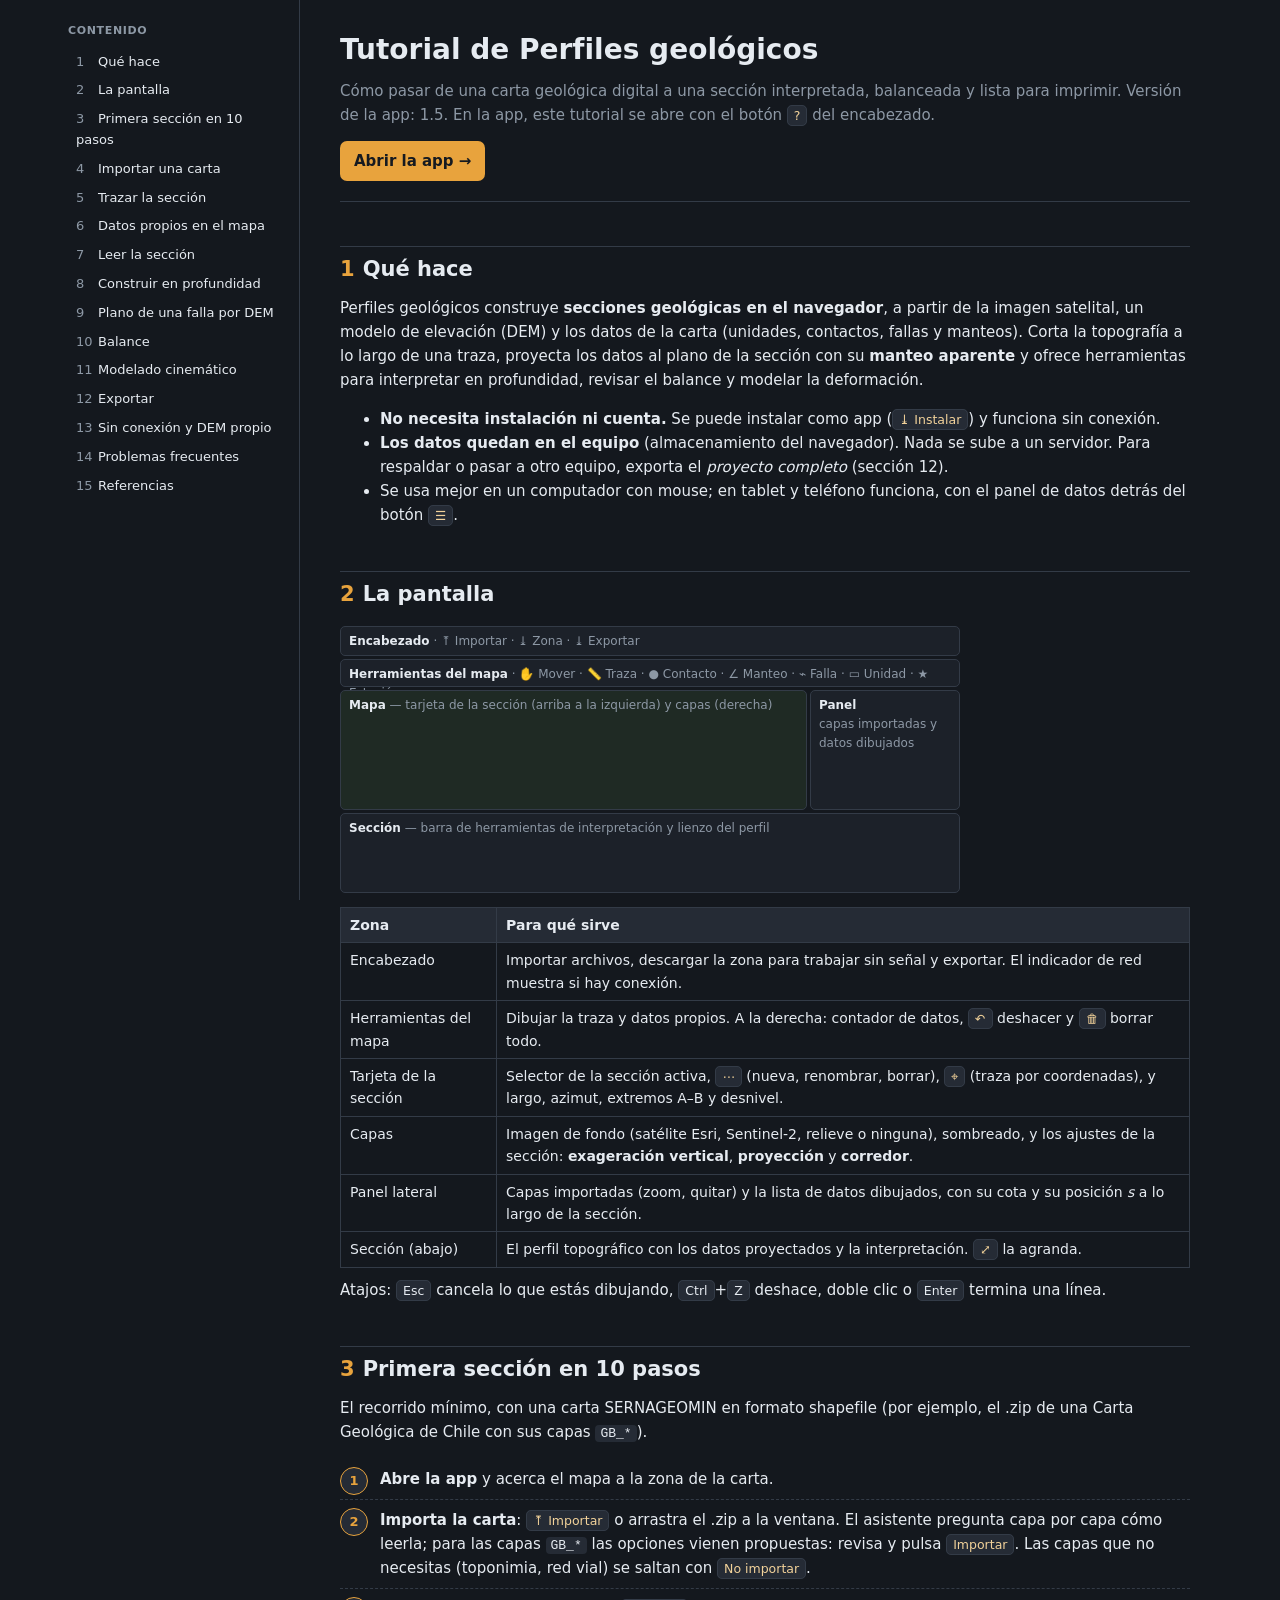
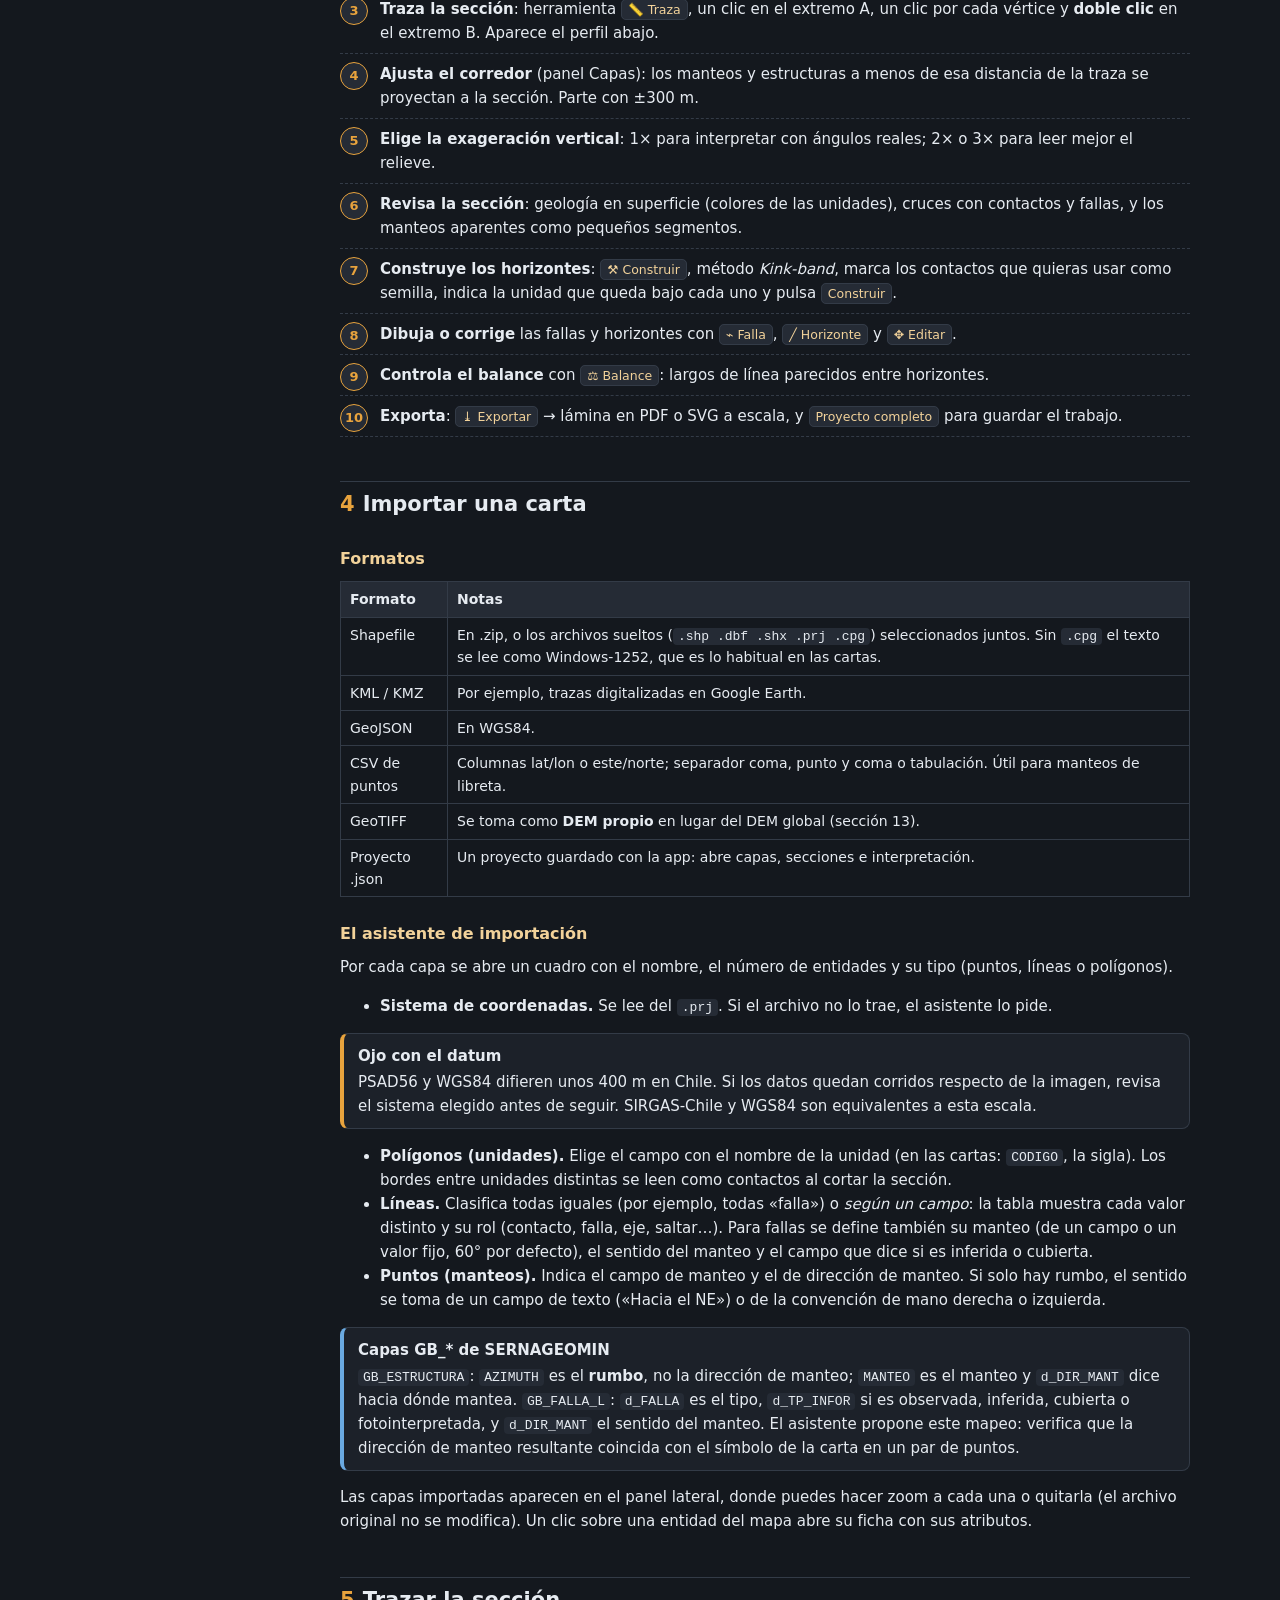
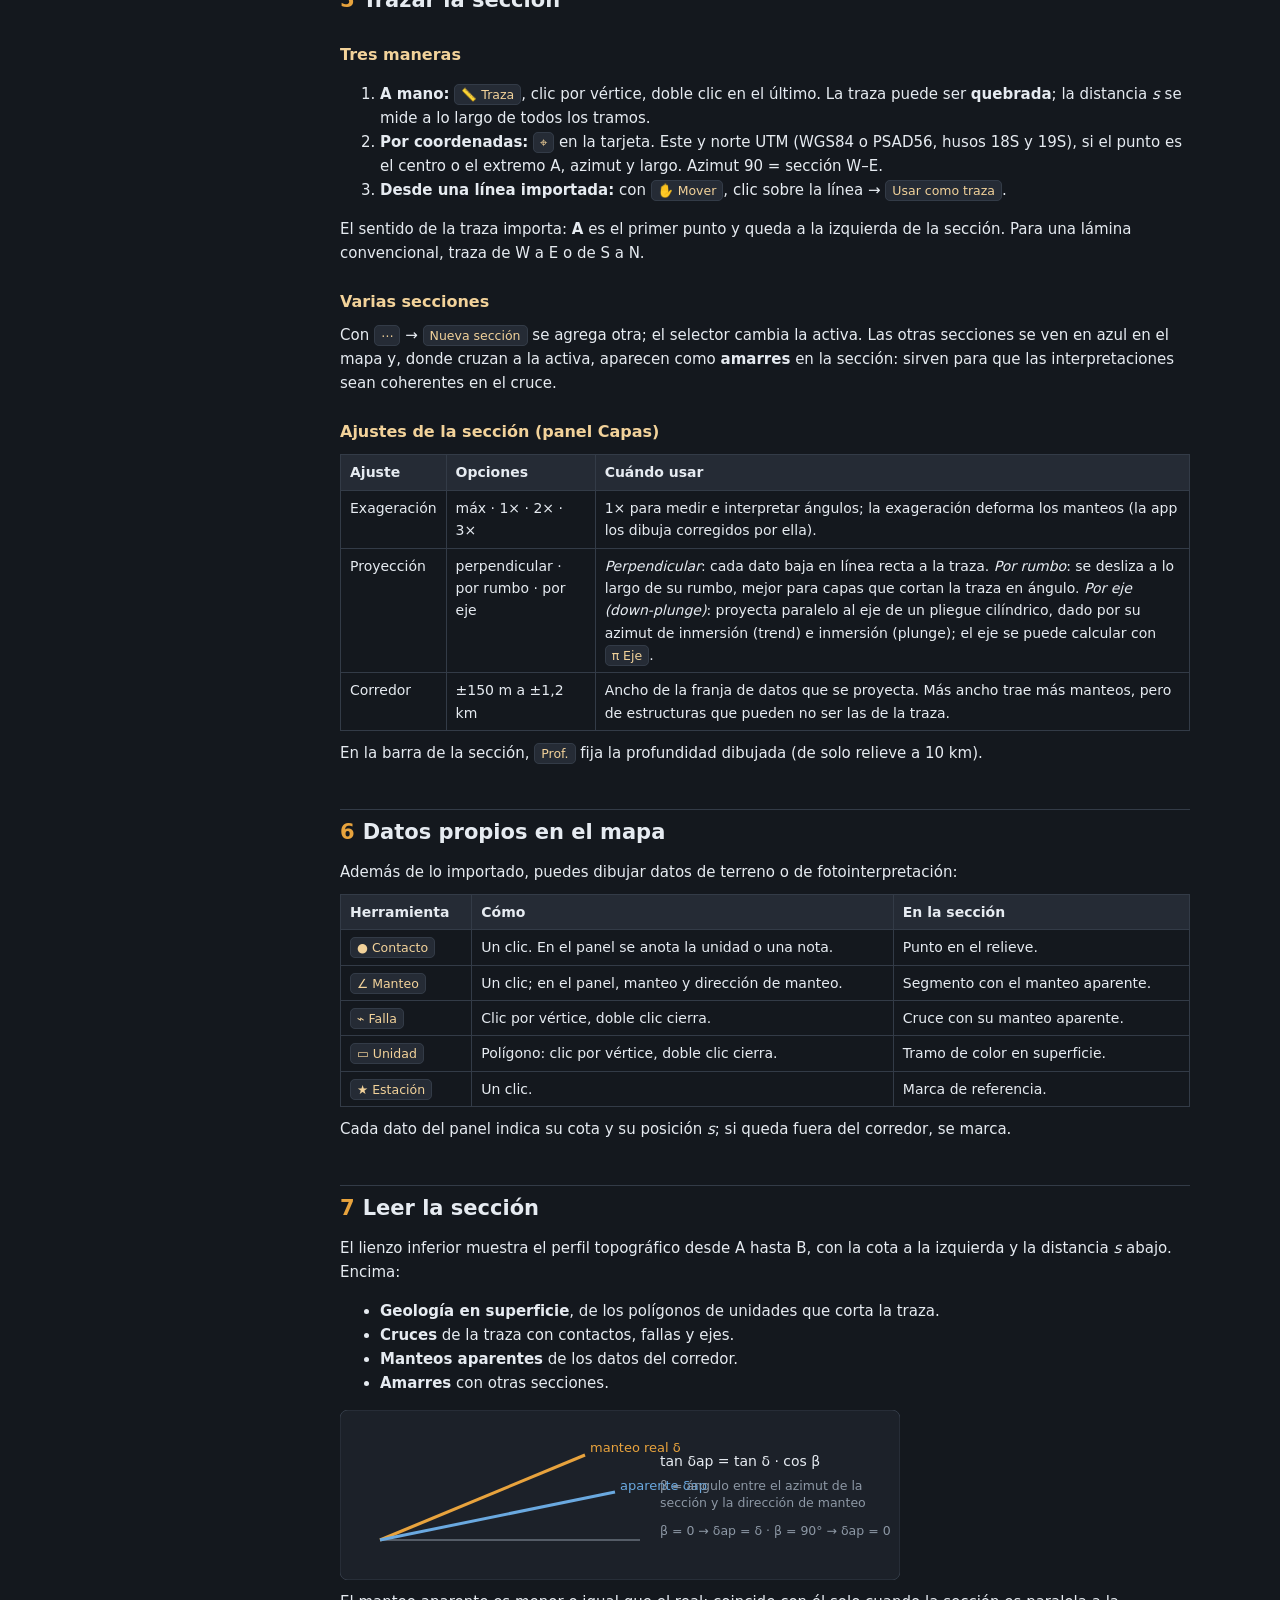
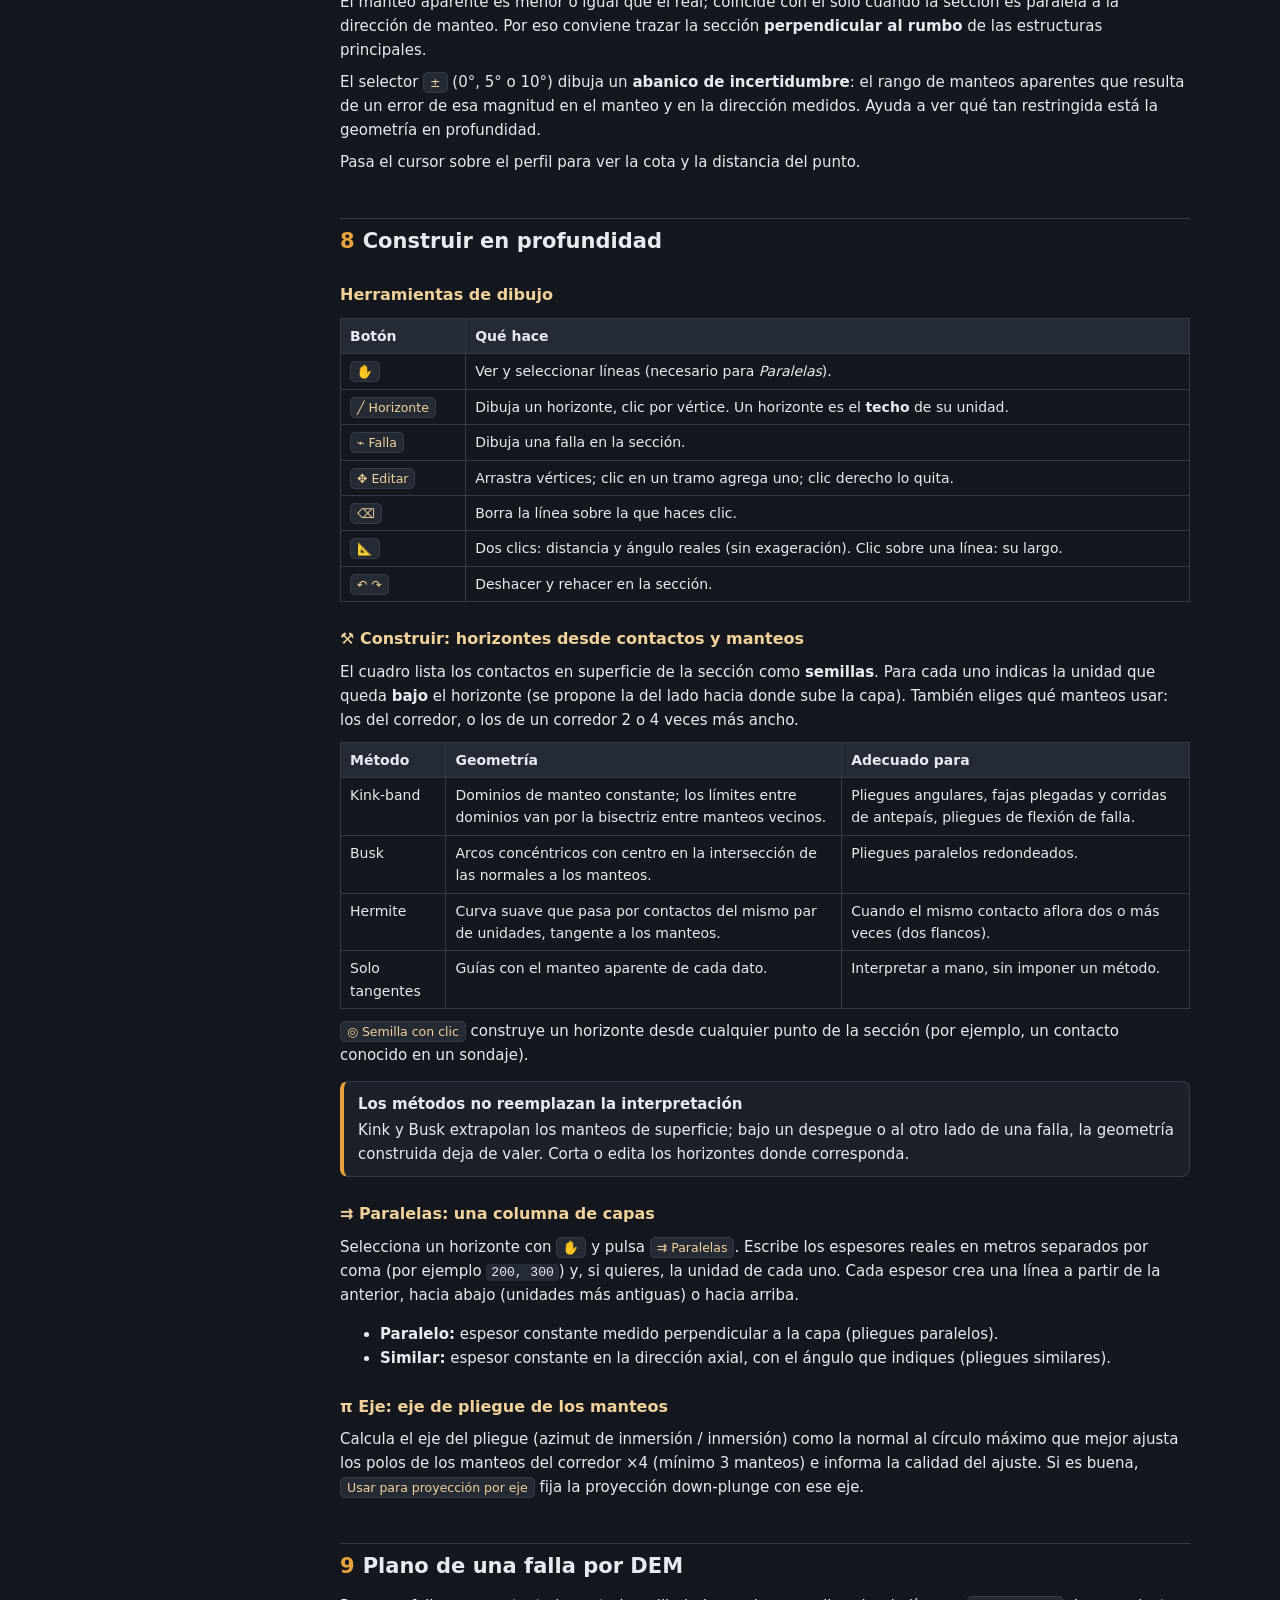
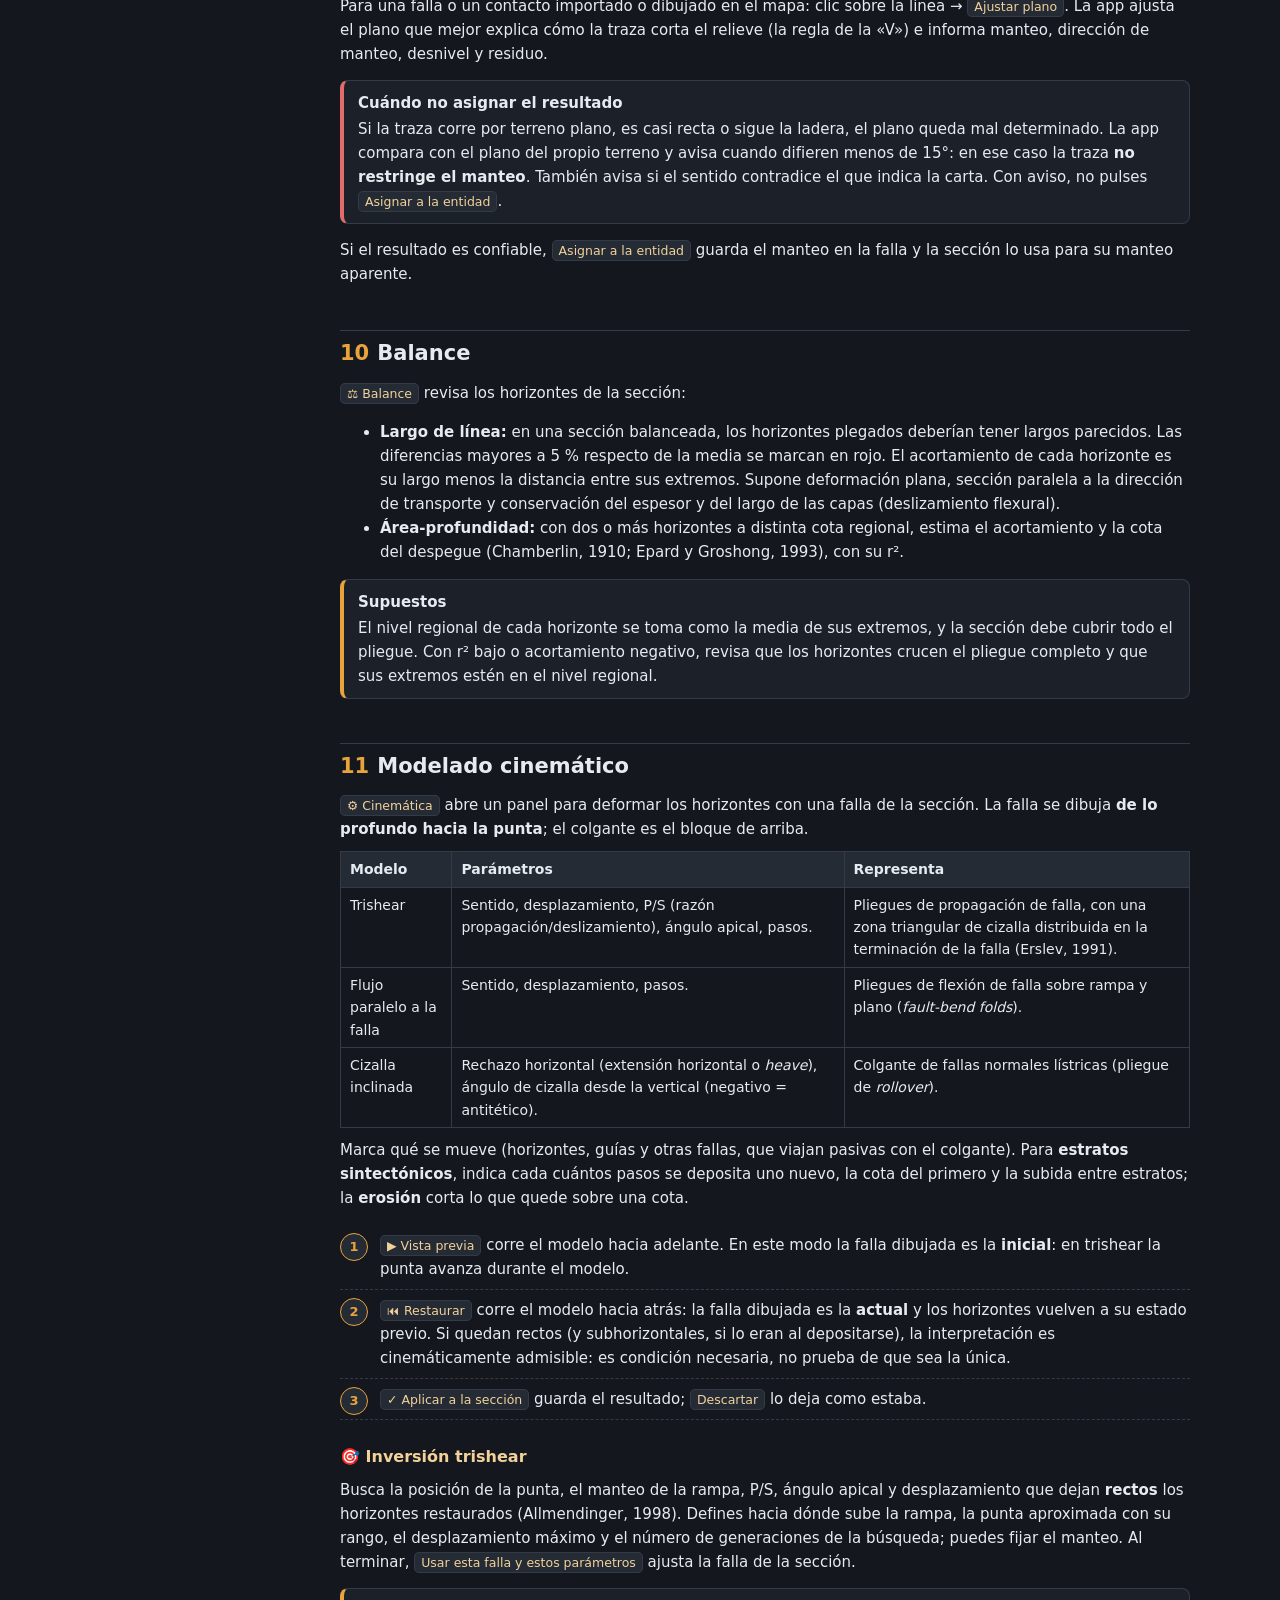
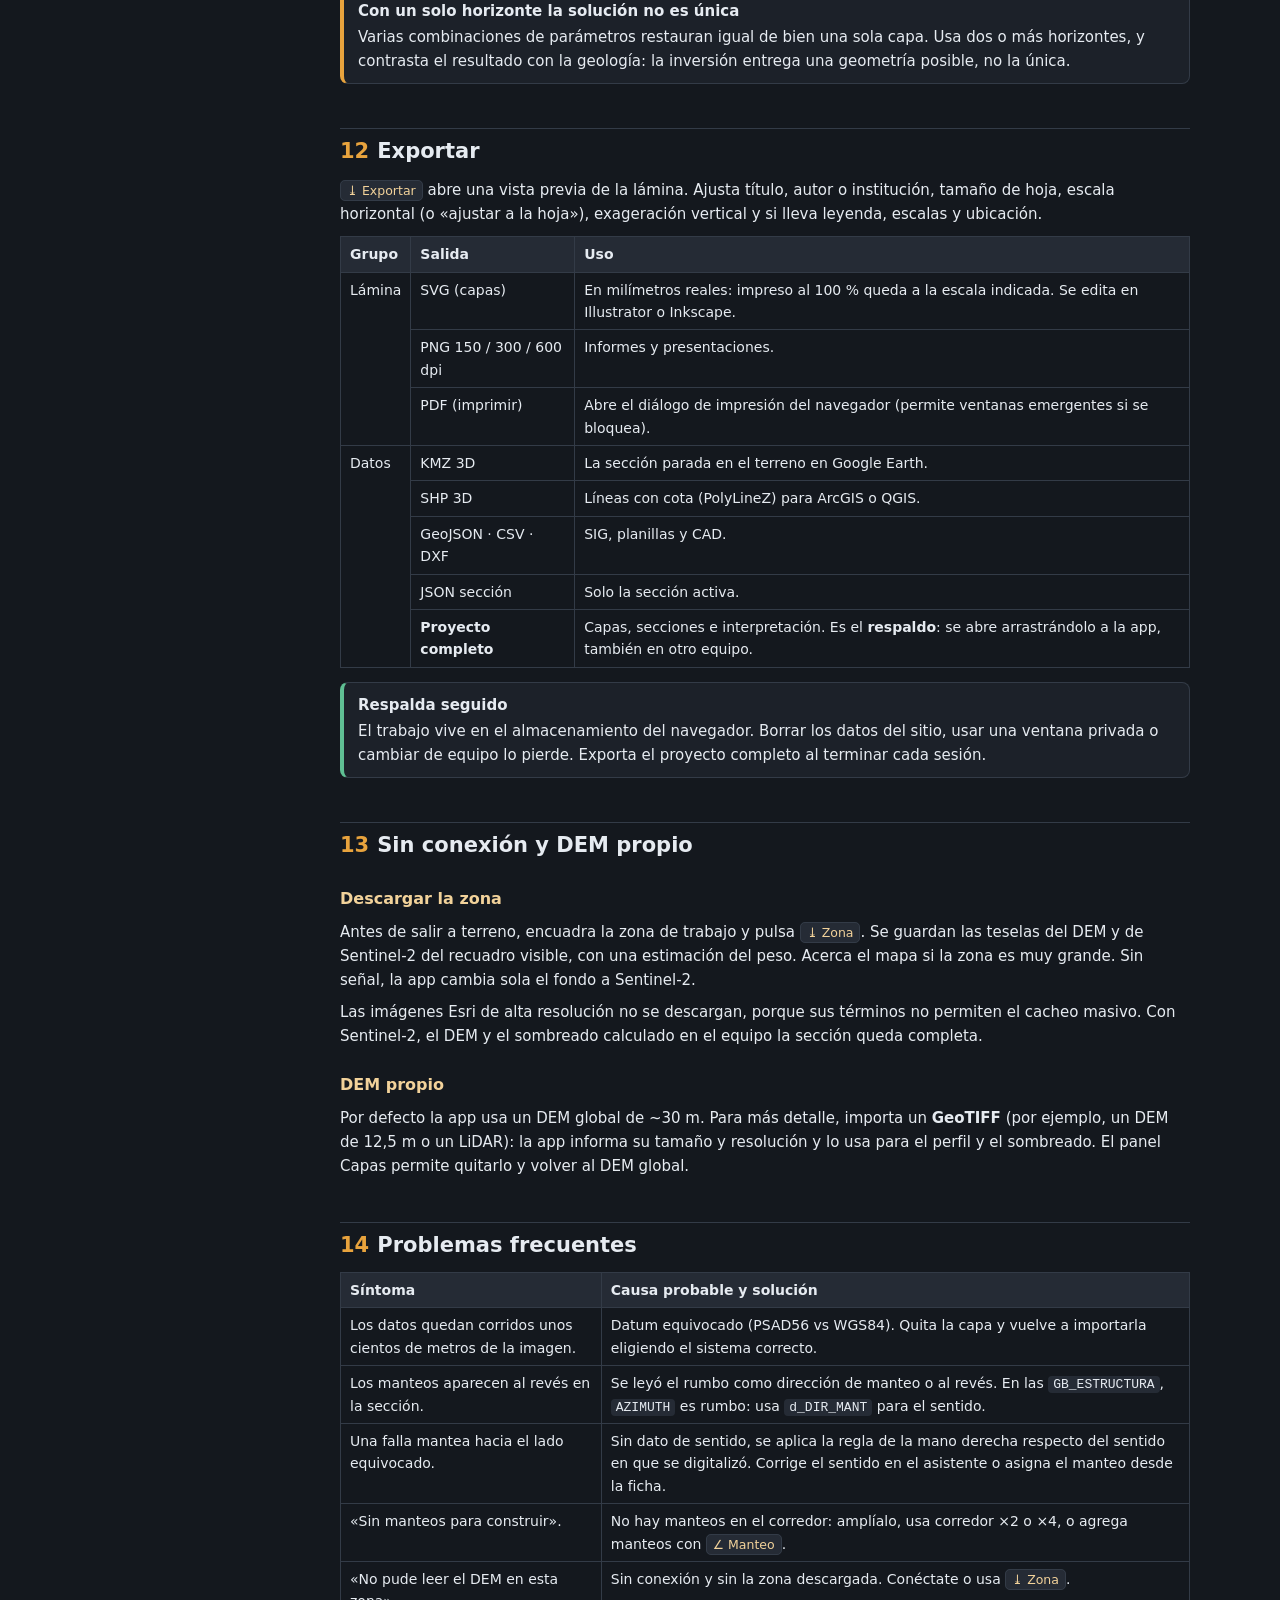
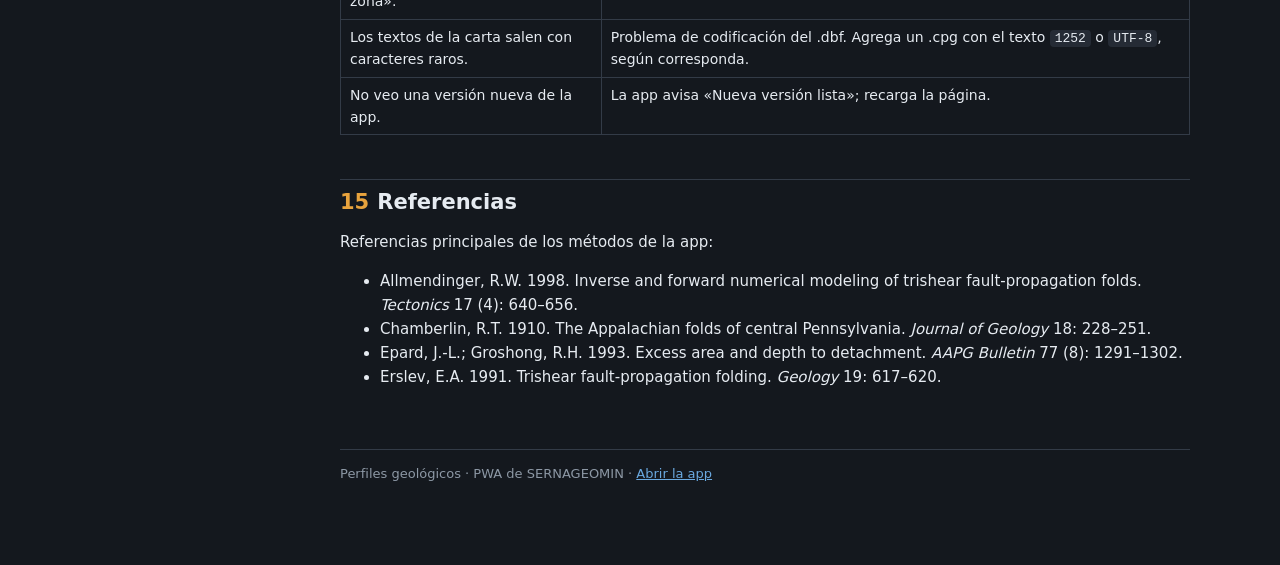
==== tutorial.html @ 6f4bc968 "Publica Perfiles geológicos PWA v1.5.2 (fuente 0e572d5)" ====
<!DOCTYPE html>
<html lang="es">
<head>
<meta charset="UTF-8">
<meta name="viewport" content="width=device-width, initial-scale=1.0">
<title>Tutorial · Perfiles geológicos</title>
<meta name="description" content="Guía paso a paso de la PWA Perfiles geológicos: importar una carta, trazar la sección, construir en profundidad, balancear, modelar y exportar.">
<meta name="theme-color" content="#14181e">
<meta name="color-scheme" content="dark">
<link rel="icon" href="icons/icon-192.png" sizes="192x192" type="image/png">
<style>
:root{--bg:#14181e;--panel:#1c2129;--panel2:#252b35;--line:#333b47;--ink:#e6ebf1;--muted:#8d98a5;--accent:#e8a33d;--ok:#5fbf93;--bad:#e06c6c;--blue:#6aa9e0}
*{box-sizing:border-box}
html{scroll-behavior:smooth;scroll-padding-top:16px}
body{margin:0;background:var(--bg);color:var(--ink);font:15px/1.6 "Segoe UI",system-ui,sans-serif}
.wrap{display:grid;grid-template-columns:250px minmax(0,1fr);max-width:1180px;margin:0 auto}
nav.toc{position:sticky;top:0;align-self:start;height:100vh;overflow:auto;padding:22px 14px 30px 18px;border-right:1px solid var(--line);font-size:13px}
nav.toc b{display:block;color:var(--muted);font-size:11px;text-transform:uppercase;letter-spacing:.06em;margin:0 0 8px}
nav.toc a{display:block;color:var(--ink);text-decoration:none;padding:4px 8px;border-radius:6px}
nav.toc a:hover{background:var(--panel2)}
nav.toc a span{color:var(--muted);display:inline-block;width:22px}
main{padding:28px 40px 80px;min-width:0}
header.hero{border-bottom:1px solid var(--line);padding-bottom:20px;margin-bottom:10px}
h1{font-size:28px;margin:0 0 6px}
h2{font-size:21px;margin:44px 0 10px;padding-top:6px;border-top:1px solid var(--line)}
h2 .n{color:var(--accent);margin-right:8px}
h3{font-size:16px;margin:24px 0 6px;color:#f2d29a}
p{margin:8px 0}
a{color:var(--blue)}
.sub{color:var(--muted);margin:0}
.btnlink{display:inline-block;margin-top:14px;background:var(--accent);color:#161a20;font-weight:700;text-decoration:none;padding:8px 14px;border-radius:7px}
kbd,.ui{font:12.5px/1 "Segoe UI",system-ui,sans-serif;background:var(--panel2);border:1px solid var(--line);border-radius:5px;padding:2px 6px;white-space:nowrap}
.ui{color:#f2d29a}
code{font:13px Consolas,monospace;background:var(--panel2);padding:1px 5px;border-radius:4px}
ol.steps{counter-reset:s;list-style:none;padding:0}
ol.steps>li{counter-increment:s;position:relative;padding:8px 0 8px 40px;border-bottom:1px dashed var(--line)}
ol.steps>li::before{content:counter(s);position:absolute;left:0;top:8px;width:26px;height:26px;border-radius:50%;background:var(--panel2);border:1px solid var(--accent);color:var(--accent);font-weight:700;font-size:13px;display:flex;align-items:center;justify-content:center}
.box{background:var(--panel);border:1px solid var(--line);border-left:4px solid var(--blue);border-radius:8px;padding:10px 14px;margin:14px 0}
.box.warn{border-left-color:var(--accent)}
.box.bad{border-left-color:var(--bad)}
.box.ok{border-left-color:var(--ok)}
.box>b:first-child{display:block;margin-bottom:2px}
table{border-collapse:collapse;width:100%;margin:10px 0;font-size:14px}
th,td{border:1px solid var(--line);padding:6px 9px;text-align:left;vertical-align:top}
th{background:var(--panel2);font-weight:600}
.screen{display:grid;grid-template-columns:1fr 150px;grid-template-rows:30px 28px 120px 80px;gap:3px;max-width:620px;margin:14px 0;font-size:12px}
.screen div{background:var(--panel);border:1px solid var(--line);border-radius:5px;padding:5px 8px;color:var(--muted)}
.screen div b{color:var(--ink)}
.screen .h{grid-column:1/3}.screen .t{grid-column:1/3}.screen .f{grid-column:1/3}
.screen .m{background:#1f2a24}
.fig{display:block;max-width:100%;height:auto;margin:10px 0}
footer{margin-top:60px;color:var(--muted);font-size:13px;border-top:1px solid var(--line);padding-top:14px}
@media (max-width:860px){
  .wrap{display:block}
  nav.toc{position:static;height:auto;border-right:0;border-bottom:1px solid var(--line);padding:14px 16px;columns:2;column-gap:12px}
  nav.toc b{column-span:all}
  main{padding:20px 16px 60px}
  h1{font-size:23px}
  table{display:block;overflow-x:auto}
  .screen{grid-template-columns:1fr 90px}
}
@media print{nav.toc{display:none}.wrap{display:block}body{background:#fff;color:#111}.box,th,.screen div{background:#f4f4f4;color:#111}h3{color:#7a4b00}}
</style>
</head>
<body>
<div class="wrap">
<nav class="toc" aria-label="Contenido">
  <b>Contenido</b>
  <a href="#que"><span>1</span>Qué hace</a>
  <a href="#pantalla"><span>2</span>La pantalla</a>
  <a href="#rapido"><span>3</span>Primera sección en 10 pasos</a>
  <a href="#importar"><span>4</span>Importar una carta</a>
  <a href="#traza"><span>5</span>Trazar la sección</a>
  <a href="#datos"><span>6</span>Datos propios en el mapa</a>
  <a href="#leer"><span>7</span>Leer la sección</a>
  <a href="#construir"><span>8</span>Construir en profundidad</a>
  <a href="#plano"><span>9</span>Plano de una falla por DEM</a>
  <a href="#balance"><span>10</span>Balance</a>
  <a href="#cinematica"><span>11</span>Modelado cinemático</a>
  <a href="#exportar"><span>12</span>Exportar</a>
  <a href="#offline"><span>13</span>Sin conexión y DEM propio</a>
  <a href="#problemas"><span>14</span>Problemas frecuentes</a>
  <a href="#refs"><span>15</span>Referencias</a>
</nav>

<main>
<header class="hero">
  <h1>Tutorial de Perfiles geológicos</h1>
  <p class="sub">Cómo pasar de una carta geológica digital a una sección interpretada, balanceada y lista para imprimir. Versión de la app: 1.5. En la app, este tutorial se abre con el botón <span class="ui">?</span> del encabezado.</p>
  <a class="btnlink" href="./">Abrir la app →</a>
</header>

<!-- 1 -->
<h2 id="que"><span class="n">1</span>Qué hace</h2>
<p>Perfiles geológicos construye <b>secciones geológicas en el navegador</b>, a partir de la imagen satelital, un modelo de elevación (DEM) y los datos de la carta (unidades, contactos, fallas y manteos). Corta la topografía a lo largo de una traza, proyecta los datos al plano de la sección con su <b>manteo aparente</b> y ofrece herramientas para interpretar en profundidad, revisar el balance y modelar la deformación.</p>
<ul>
  <li><b>No necesita instalación ni cuenta.</b> Se puede instalar como app (<span class="ui">⤓ Instalar</span>) y funciona sin conexión.</li>
  <li><b>Los datos quedan en el equipo</b> (almacenamiento del navegador). Nada se sube a un servidor. Para respaldar o pasar a otro equipo, exporta el <i>proyecto completo</i> (sección 12).</li>
  <li>Se usa mejor en un computador con mouse; en tablet y teléfono funciona, con el panel de datos detrás del botón <span class="ui">☰</span>.</li>
</ul>

<!-- 2 -->
<h2 id="pantalla"><span class="n">2</span>La pantalla</h2>
<div class="screen" aria-hidden="true">
  <div class="h"><b>Encabezado</b> · ⤒ Importar · ⤓ Zona · ⤓ Exportar</div>
  <div class="t"><b>Herramientas del mapa</b> · ✋ Mover · 📏 Traza · ● Contacto · ∠ Manteo · ⌁ Falla · ▭ Unidad · ★ Estación</div>
  <div class="m"><b>Mapa</b> — tarjeta de la sección (arriba a la izquierda) y capas (derecha)</div>
  <div><b>Panel</b><br>capas importadas y datos dibujados</div>
  <div class="f"><b>Sección</b> — barra de herramientas de interpretación y lienzo del perfil</div>
</div>
<table>
  <tr><th>Zona</th><th>Para qué sirve</th></tr>
  <tr><td>Encabezado</td><td>Importar archivos, descargar la zona para trabajar sin señal y exportar. El indicador de red muestra si hay conexión.</td></tr>
  <tr><td>Herramientas del mapa</td><td>Dibujar la traza y datos propios. A la derecha: contador de datos, <span class="ui">↶</span> deshacer y <span class="ui">🗑</span> borrar todo.</td></tr>
  <tr><td>Tarjeta de la sección</td><td>Selector de la sección activa, <span class="ui">⋯</span> (nueva, renombrar, borrar), <span class="ui">⌖</span> (traza por coordenadas), y largo, azimut, extremos A–B y desnivel.</td></tr>
  <tr><td>Capas</td><td>Imagen de fondo (satélite Esri, Sentinel-2, relieve o ninguna), sombreado, y los ajustes de la sección: <b>exageración vertical</b>, <b>proyección</b> y <b>corredor</b>.</td></tr>
  <tr><td>Panel lateral</td><td>Capas importadas (zoom, quitar) y la lista de datos dibujados, con su cota y su posición <i>s</i> a lo largo de la sección.</td></tr>
  <tr><td>Sección (abajo)</td><td>El perfil topográfico con los datos proyectados y la interpretación. <span class="ui">⤢</span> la agranda.</td></tr>
</table>
<p>Atajos: <kbd>Esc</kbd> cancela lo que estás dibujando, <kbd>Ctrl</kbd>+<kbd>Z</kbd> deshace, doble clic o <kbd>Enter</kbd> termina una línea.</p>

<!-- 3 -->
<h2 id="rapido"><span class="n">3</span>Primera sección en 10 pasos</h2>
<p>El recorrido mínimo, con una carta SERNAGEOMIN en formato shapefile (por ejemplo, el .zip de una Carta Geológica de Chile con sus capas <code>GB_*</code>).</p>
<ol class="steps">
  <li><b>Abre la app</b> y acerca el mapa a la zona de la carta.</li>
  <li><b>Importa la carta</b>: <span class="ui">⤒ Importar</span> o arrastra el .zip a la ventana. El asistente pregunta capa por capa cómo leerla; para las capas <code>GB_*</code> las opciones vienen propuestas: revisa y pulsa <span class="ui">Importar</span>. Las capas que no necesitas (toponimia, red vial) se saltan con <span class="ui">No importar</span>.</li>
  <li><b>Traza la sección</b>: herramienta <span class="ui">📏 Traza</span>, un clic en el extremo A, un clic por cada vértice y <b>doble clic</b> en el extremo B. Aparece el perfil abajo.</li>
  <li><b>Ajusta el corredor</b> (panel Capas): los manteos y estructuras a menos de esa distancia de la traza se proyectan a la sección. Parte con ±300 m.</li>
  <li><b>Elige la exageración vertical</b>: 1× para interpretar con ángulos reales; 2× o 3× para leer mejor el relieve.</li>
  <li><b>Revisa la sección</b>: geología en superficie (colores de las unidades), cruces con contactos y fallas, y los manteos aparentes como pequeños segmentos.</li>
  <li><b>Construye los horizontes</b>: <span class="ui">⚒ Construir</span>, método <i>Kink-band</i>, marca los contactos que quieras usar como semilla, indica la unidad que queda bajo cada uno y pulsa <span class="ui">Construir</span>.</li>
  <li><b>Dibuja o corrige</b> las fallas y horizontes con <span class="ui">⌁ Falla</span>, <span class="ui">╱ Horizonte</span> y <span class="ui">✥ Editar</span>.</li>
  <li><b>Controla el balance</b> con <span class="ui">⚖ Balance</span>: largos de línea parecidos entre horizontes.</li>
  <li><b>Exporta</b>: <span class="ui">⤓ Exportar</span> → lámina en PDF o SVG a escala, y <span class="ui">Proyecto completo</span> para guardar el trabajo.</li>
</ol>

<!-- 4 -->
<h2 id="importar"><span class="n">4</span>Importar una carta</h2>
<h3>Formatos</h3>
<table>
  <tr><th>Formato</th><th>Notas</th></tr>
  <tr><td>Shapefile</td><td>En .zip, o los archivos sueltos (<code>.shp .dbf .shx .prj .cpg</code>) seleccionados juntos. Sin <code>.cpg</code> el texto se lee como Windows-1252, que es lo habitual en las cartas.</td></tr>
  <tr><td>KML / KMZ</td><td>Por ejemplo, trazas digitalizadas en Google Earth.</td></tr>
  <tr><td>GeoJSON</td><td>En WGS84.</td></tr>
  <tr><td>CSV de puntos</td><td>Columnas lat/lon o este/norte; separador coma, punto y coma o tabulación. Útil para manteos de libreta.</td></tr>
  <tr><td>GeoTIFF</td><td>Se toma como <b>DEM propio</b> en lugar del DEM global (sección 13).</td></tr>
  <tr><td>Proyecto .json</td><td>Un proyecto guardado con la app: abre capas, secciones e interpretación.</td></tr>
</table>

<h3>El asistente de importación</h3>
<p>Por cada capa se abre un cuadro con el nombre, el número de entidades y su tipo (puntos, líneas o polígonos).</p>
<ul>
  <li><b>Sistema de coordenadas.</b> Se lee del <code>.prj</code>. Si el archivo no lo trae, el asistente lo pide.</li>
</ul>
<div class="box warn"><b>Ojo con el datum</b>PSAD56 y WGS84 difieren unos 400 m en Chile. Si los datos quedan corridos respecto de la imagen, revisa el sistema elegido antes de seguir. SIRGAS-Chile y WGS84 son equivalentes a esta escala.</div>
<ul>
  <li><b>Polígonos (unidades).</b> Elige el campo con el nombre de la unidad (en las cartas: <code>CODIGO</code>, la sigla). Los bordes entre unidades distintas se leen como contactos al cortar la sección.</li>
  <li><b>Líneas.</b> Clasifica todas iguales (por ejemplo, todas «falla») o <i>según un campo</i>: la tabla muestra cada valor distinto y su rol (contacto, falla, eje, saltar…). Para fallas se define también su manteo (de un campo o un valor fijo, 60° por defecto), el sentido del manteo y el campo que dice si es inferida o cubierta.</li>
  <li><b>Puntos (manteos).</b> Indica el campo de manteo y el de dirección de manteo. Si solo hay rumbo, el sentido se toma de un campo de texto («Hacia el NE») o de la convención de mano derecha o izquierda.</li>
</ul>
<div class="box"><b>Capas GB_* de SERNAGEOMIN</b>
<code>GB_ESTRUCTURA</code>: <code>AZIMUTH</code> es el <b>rumbo</b>, no la dirección de manteo; <code>MANTEO</code> es el manteo y <code>d_DIR_MANT</code> dice hacia dónde mantea. <code>GB_FALLA_L</code>: <code>d_FALLA</code> es el tipo, <code>d_TP_INFOR</code> si es observada, inferida, cubierta o fotointerpretada, y <code>d_DIR_MANT</code> el sentido del manteo. El asistente propone este mapeo: verifica que la dirección de manteo resultante coincida con el símbolo de la carta en un par de puntos.</div>
<p>Las capas importadas aparecen en el panel lateral, donde puedes hacer zoom a cada una o quitarla (el archivo original no se modifica). Un clic sobre una entidad del mapa abre su ficha con sus atributos.</p>

<!-- 5 -->
<h2 id="traza"><span class="n">5</span>Trazar la sección</h2>
<h3>Tres maneras</h3>
<ol>
  <li><b>A mano:</b> <span class="ui">📏 Traza</span>, clic por vértice, doble clic en el último. La traza puede ser <b>quebrada</b>; la distancia <i>s</i> se mide a lo largo de todos los tramos.</li>
  <li><b>Por coordenadas:</b> <span class="ui">⌖</span> en la tarjeta. Este y norte UTM (WGS84 o PSAD56, husos 18S y 19S), si el punto es el centro o el extremo A, azimut y largo. Azimut 90 = sección W–E.</li>
  <li><b>Desde una línea importada:</b> con <span class="ui">✋ Mover</span>, clic sobre la línea → <span class="ui">Usar como traza</span>.</li>
</ol>
<p>El sentido de la traza importa: <b>A</b> es el primer punto y queda a la izquierda de la sección. Para una lámina convencional, traza de W a E o de S a N.</p>

<h3>Varias secciones</h3>
<p>Con <span class="ui">⋯</span> → <span class="ui">Nueva sección</span> se agrega otra; el selector cambia la activa. Las otras secciones se ven en azul en el mapa y, donde cruzan a la activa, aparecen como <b>amarres</b> en la sección: sirven para que las interpretaciones sean coherentes en el cruce.</p>

<h3>Ajustes de la sección (panel Capas)</h3>
<table>
  <tr><th>Ajuste</th><th>Opciones</th><th>Cuándo usar</th></tr>
  <tr><td>Exageración</td><td>máx · 1× · 2× · 3×</td><td>1× para medir e interpretar ángulos; la exageración deforma los manteos (la app los dibuja corregidos por ella).</td></tr>
  <tr><td>Proyección</td><td>perpendicular · por rumbo · por eje</td><td><i>Perpendicular</i>: cada dato baja en línea recta a la traza. <i>Por rumbo</i>: se desliza a lo largo de su rumbo, mejor para capas que cortan la traza en ángulo. <i>Por eje (down-plunge)</i>: proyecta paralelo al eje de un pliegue cilíndrico, dado por su azimut de inmersión (trend) e inmersión (plunge); el eje se puede calcular con <span class="ui">π Eje</span>.</td></tr>
  <tr><td>Corredor</td><td>±150 m a ±1,2 km</td><td>Ancho de la franja de datos que se proyecta. Más ancho trae más manteos, pero de estructuras que pueden no ser las de la traza.</td></tr>
</table>
<p>En la barra de la sección, <span class="ui">Prof.</span> fija la profundidad dibujada (de solo relieve a 10 km).</p>

<!-- 6 -->
<h2 id="datos"><span class="n">6</span>Datos propios en el mapa</h2>
<p>Además de lo importado, puedes dibujar datos de terreno o de fotointerpretación:</p>
<table>
  <tr><th>Herramienta</th><th>Cómo</th><th>En la sección</th></tr>
  <tr><td><span class="ui">● Contacto</span></td><td>Un clic. En el panel se anota la unidad o una nota.</td><td>Punto en el relieve.</td></tr>
  <tr><td><span class="ui">∠ Manteo</span></td><td>Un clic; en el panel, manteo y dirección de manteo.</td><td>Segmento con el manteo aparente.</td></tr>
  <tr><td><span class="ui">⌁ Falla</span></td><td>Clic por vértice, doble clic cierra.</td><td>Cruce con su manteo aparente.</td></tr>
  <tr><td><span class="ui">▭ Unidad</span></td><td>Polígono: clic por vértice, doble clic cierra.</td><td>Tramo de color en superficie.</td></tr>
  <tr><td><span class="ui">★ Estación</span></td><td>Un clic.</td><td>Marca de referencia.</td></tr>
</table>
<p>Cada dato del panel indica su cota y su posición <i>s</i>; si queda fuera del corredor, se marca.</p>

<!-- 7 -->
<h2 id="leer"><span class="n">7</span>Leer la sección</h2>
<p>El lienzo inferior muestra el perfil topográfico desde A hasta B, con la cota a la izquierda y la distancia <i>s</i> abajo. Encima:</p>
<ul>
  <li><b>Geología en superficie</b>, de los polígonos de unidades que corta la traza.</li>
  <li><b>Cruces</b> de la traza con contactos, fallas y ejes.</li>
  <li><b>Manteos aparentes</b> de los datos del corredor.</li>
  <li><b>Amarres</b> con otras secciones.</li>
</ul>
<svg class="fig" viewBox="0 0 560 170" width="560" role="img" aria-label="Manteo real y aparente">
  <rect x="0" y="0" width="560" height="170" rx="8" fill="#1c2129" stroke="#333b47"/>
  <line x1="40" y1="130" x2="300" y2="130" stroke="#8d98a5"/>
  <line x1="40" y1="130" x2="245" y2="45" stroke="#e8a33d" stroke-width="3"/>
  <line x1="40" y1="130" x2="275" y2="82" stroke="#6aa9e0" stroke-width="3"/>
  <text x="250" y="42" fill="#e8a33d" font-size="13">manteo real δ</text>
  <text x="280" y="80" fill="#6aa9e0" font-size="13">aparente δap</text>
  <text x="320" y="56" fill="#e6ebf1" font-size="14">tan δap = tan δ · cos β</text>
  <text x="320" y="80" fill="#8d98a5" font-size="12.5">β = ángulo entre el azimut de la</text>
  <text x="320" y="97" fill="#8d98a5" font-size="12.5">sección y la dirección de manteo</text>
  <text x="320" y="125" fill="#8d98a5" font-size="12.5">β = 0 → δap = δ · β = 90° → δap = 0</text>
</svg>
<p>El manteo aparente es menor o igual que el real; coincide con él solo cuando la sección es paralela a la dirección de manteo. Por eso conviene trazar la sección <b>perpendicular al rumbo</b> de las estructuras principales.</p>
<p>El selector <span class="ui">±</span> (0°, 5° o 10°) dibuja un <b>abanico de incertidumbre</b>: el rango de manteos aparentes que resulta de un error de esa magnitud en el manteo y en la dirección medidos. Ayuda a ver qué tan restringida está la geometría en profundidad.</p>
<p>Pasa el cursor sobre el perfil para ver la cota y la distancia del punto.</p>

<!-- 8 -->
<h2 id="construir"><span class="n">8</span>Construir en profundidad</h2>
<h3>Herramientas de dibujo</h3>
<table>
  <tr><th>Botón</th><th>Qué hace</th></tr>
  <tr><td><span class="ui">✋</span></td><td>Ver y seleccionar líneas (necesario para <i>Paralelas</i>).</td></tr>
  <tr><td><span class="ui">╱ Horizonte</span></td><td>Dibuja un horizonte, clic por vértice. Un horizonte es el <b>techo</b> de su unidad.</td></tr>
  <tr><td><span class="ui">⌁ Falla</span></td><td>Dibuja una falla en la sección.</td></tr>
  <tr><td><span class="ui">✥ Editar</span></td><td>Arrastra vértices; clic en un tramo agrega uno; clic derecho lo quita.</td></tr>
  <tr><td><span class="ui">⌫</span></td><td>Borra la línea sobre la que haces clic.</td></tr>
  <tr><td><span class="ui">📐</span></td><td>Dos clics: distancia y ángulo reales (sin exageración). Clic sobre una línea: su largo.</td></tr>
  <tr><td><span class="ui">↶ ↷</span></td><td>Deshacer y rehacer en la sección.</td></tr>
</table>

<h3>⚒ Construir: horizontes desde contactos y manteos</h3>
<p>El cuadro lista los contactos en superficie de la sección como <b>semillas</b>. Para cada uno indicas la unidad que queda <b>bajo</b> el horizonte (se propone la del lado hacia donde sube la capa). También eliges qué manteos usar: los del corredor, o los de un corredor 2 o 4 veces más ancho.</p>
<table>
  <tr><th>Método</th><th>Geometría</th><th>Adecuado para</th></tr>
  <tr><td>Kink-band</td><td>Dominios de manteo constante; los límites entre dominios van por la bisectriz entre manteos vecinos.</td><td>Pliegues angulares, fajas plegadas y corridas de antepaís, pliegues de flexión de falla.</td></tr>
  <tr><td>Busk</td><td>Arcos concéntricos con centro en la intersección de las normales a los manteos.</td><td>Pliegues paralelos redondeados.</td></tr>
  <tr><td>Hermite</td><td>Curva suave que pasa por contactos del mismo par de unidades, tangente a los manteos.</td><td>Cuando el mismo contacto aflora dos o más veces (dos flancos).</td></tr>
  <tr><td>Solo tangentes</td><td>Guías con el manteo aparente de cada dato.</td><td>Interpretar a mano, sin imponer un método.</td></tr>
</table>
<p><span class="ui">◎ Semilla con clic</span> construye un horizonte desde cualquier punto de la sección (por ejemplo, un contacto conocido en un sondaje).</p>
<div class="box warn"><b>Los métodos no reemplazan la interpretación</b>Kink y Busk extrapolan los manteos de superficie; bajo un despegue o al otro lado de una falla, la geometría construida deja de valer. Corta o edita los horizontes donde corresponda.</div>

<h3>⇉ Paralelas: una columna de capas</h3>
<p>Selecciona un horizonte con <span class="ui">✋</span> y pulsa <span class="ui">⇉ Paralelas</span>. Escribe los espesores reales en metros separados por coma (por ejemplo <code>200, 300</code>) y, si quieres, la unidad de cada uno. Cada espesor crea una línea a partir de la anterior, hacia abajo (unidades más antiguas) o hacia arriba.</p>
<ul>
  <li><b>Paralelo:</b> espesor constante medido perpendicular a la capa (pliegues paralelos).</li>
  <li><b>Similar:</b> espesor constante en la dirección axial, con el ángulo que indiques (pliegues similares).</li>
</ul>

<h3>π Eje: eje de pliegue de los manteos</h3>
<p>Calcula el eje del pliegue (azimut de inmersión / inmersión) como la normal al círculo máximo que mejor ajusta los polos de los manteos del corredor ×4 (mínimo 3 manteos) e informa la calidad del ajuste. Si es buena, <span class="ui">Usar para proyección por eje</span> fija la proyección down-plunge con ese eje.</p>

<!-- 9 -->
<h2 id="plano"><span class="n">9</span>Plano de una falla por DEM</h2>
<p>Para una falla o un contacto importado o dibujado en el mapa: clic sobre la línea → <span class="ui">Ajustar plano</span>. La app ajusta el plano que mejor explica cómo la traza corta el relieve (la regla de la «V») e informa manteo, dirección de manteo, desnivel y residuo.</p>
<div class="box bad"><b>Cuándo no asignar el resultado</b>Si la traza corre por terreno plano, es casi recta o sigue la ladera, el plano queda mal determinado. La app compara con el plano del propio terreno y avisa cuando difieren menos de 15°: en ese caso la traza <b>no restringe el manteo</b>. También avisa si el sentido contradice el que indica la carta. Con aviso, no pulses <span class="ui">Asignar a la entidad</span>.</div>
<p>Si el resultado es confiable, <span class="ui">Asignar a la entidad</span> guarda el manteo en la falla y la sección lo usa para su manteo aparente.</p>

<!-- 10 -->
<h2 id="balance"><span class="n">10</span>Balance</h2>
<p><span class="ui">⚖ Balance</span> revisa los horizontes de la sección:</p>
<ul>
  <li><b>Largo de línea:</b> en una sección balanceada, los horizontes plegados deberían tener largos parecidos. Las diferencias mayores a 5 % respecto de la media se marcan en rojo. El acortamiento de cada horizonte es su largo menos la distancia entre sus extremos. Supone deformación plana, sección paralela a la dirección de transporte y conservación del espesor y del largo de las capas (deslizamiento flexural).</li>
  <li><b>Área-profundidad:</b> con dos o más horizontes a distinta cota regional, estima el acortamiento y la cota del despegue (Chamberlin, 1910; Epard y Groshong, 1993), con su r².</li>
</ul>
<div class="box warn"><b>Supuestos</b>El nivel regional de cada horizonte se toma como la media de sus extremos, y la sección debe cubrir todo el pliegue. Con r² bajo o acortamiento negativo, revisa que los horizontes crucen el pliegue completo y que sus extremos estén en el nivel regional.</div>

<!-- 11 -->
<h2 id="cinematica"><span class="n">11</span>Modelado cinemático</h2>
<p><span class="ui">⚙ Cinemática</span> abre un panel para deformar los horizontes con una falla de la sección. La falla se dibuja <b>de lo profundo hacia la punta</b>; el colgante es el bloque de arriba.</p>
<table>
  <tr><th>Modelo</th><th>Parámetros</th><th>Representa</th></tr>
  <tr><td>Trishear</td><td>Sentido, desplazamiento, P/S (razón propagación/deslizamiento), ángulo apical, pasos.</td><td>Pliegues de propagación de falla, con una zona triangular de cizalla distribuida en la terminación de la falla (Erslev, 1991).</td></tr>
  <tr><td>Flujo paralelo a la falla</td><td>Sentido, desplazamiento, pasos.</td><td>Pliegues de flexión de falla sobre rampa y plano (<i>fault-bend folds</i>).</td></tr>
  <tr><td>Cizalla inclinada</td><td>Rechazo horizontal (extensión horizontal o <i>heave</i>), ángulo de cizalla desde la vertical (negativo = antitético).</td><td>Colgante de fallas normales lístricas (pliegue de <i>rollover</i>).</td></tr>
</table>
<p>Marca qué se mueve (horizontes, guías y otras fallas, que viajan pasivas con el colgante). Para <b>estratos sintectónicos</b>, indica cada cuántos pasos se deposita uno nuevo, la cota del primero y la subida entre estratos; la <b>erosión</b> corta lo que quede sobre una cota.</p>
<ol class="steps">
  <li><span class="ui">▶ Vista previa</span> corre el modelo hacia adelante. En este modo la falla dibujada es la <b>inicial</b>: en trishear la punta avanza durante el modelo.</li>
  <li><span class="ui">⏮ Restaurar</span> corre el modelo hacia atrás: la falla dibujada es la <b>actual</b> y los horizontes vuelven a su estado previo. Si quedan rectos (y subhorizontales, si lo eran al depositarse), la interpretación es cinemáticamente admisible: es condición necesaria, no prueba de que sea la única.</li>
  <li><span class="ui">✓ Aplicar a la sección</span> guarda el resultado; <span class="ui">Descartar</span> lo deja como estaba.</li>
</ol>
<h3>🎯 Inversión trishear</h3>
<p>Busca la posición de la punta, el manteo de la rampa, P/S, ángulo apical y desplazamiento que dejan <b>rectos</b> los horizontes restaurados (Allmendinger, 1998). Defines hacia dónde sube la rampa, la punta aproximada con su rango, el desplazamiento máximo y el número de generaciones de la búsqueda; puedes fijar el manteo. Al terminar, <span class="ui">Usar esta falla y estos parámetros</span> ajusta la falla de la sección.</p>
<div class="box warn"><b>Con un solo horizonte la solución no es única</b>Varias combinaciones de parámetros restauran igual de bien una sola capa. Usa dos o más horizontes, y contrasta el resultado con la geología: la inversión entrega una geometría posible, no la única.</div>

<!-- 12 -->
<h2 id="exportar"><span class="n">12</span>Exportar</h2>
<p><span class="ui">⤓ Exportar</span> abre una vista previa de la lámina. Ajusta título, autor o institución, tamaño de hoja, escala horizontal (o «ajustar a la hoja»), exageración vertical y si lleva leyenda, escalas y ubicación.</p>
<table>
  <tr><th>Grupo</th><th>Salida</th><th>Uso</th></tr>
  <tr><td rowspan="3">Lámina</td><td>SVG (capas)</td><td>En milímetros reales: impreso al 100 % queda a la escala indicada. Se edita en Illustrator o Inkscape.</td></tr>
  <tr><td>PNG 150 / 300 / 600 dpi</td><td>Informes y presentaciones.</td></tr>
  <tr><td>PDF (imprimir)</td><td>Abre el diálogo de impresión del navegador (permite ventanas emergentes si se bloquea).</td></tr>
  <tr><td rowspan="5">Datos</td><td>KMZ 3D</td><td>La sección parada en el terreno en Google Earth.</td></tr>
  <tr><td>SHP 3D</td><td>Líneas con cota (PolyLineZ) para ArcGIS o QGIS.</td></tr>
  <tr><td>GeoJSON · CSV · DXF</td><td>SIG, planillas y CAD.</td></tr>
  <tr><td>JSON sección</td><td>Solo la sección activa.</td></tr>
  <tr><td><b>Proyecto completo</b></td><td>Capas, secciones e interpretación. Es el <b>respaldo</b>: se abre arrastrándolo a la app, también en otro equipo.</td></tr>
</table>
<div class="box ok"><b>Respalda seguido</b>El trabajo vive en el almacenamiento del navegador. Borrar los datos del sitio, usar una ventana privada o cambiar de equipo lo pierde. Exporta el proyecto completo al terminar cada sesión.</div>

<!-- 13 -->
<h2 id="offline"><span class="n">13</span>Sin conexión y DEM propio</h2>
<h3>Descargar la zona</h3>
<p>Antes de salir a terreno, encuadra la zona de trabajo y pulsa <span class="ui">⤓ Zona</span>. Se guardan las teselas del DEM y de Sentinel-2 del recuadro visible, con una estimación del peso. Acerca el mapa si la zona es muy grande. Sin señal, la app cambia sola el fondo a Sentinel-2.</p>
<p>Las imágenes Esri de alta resolución no se descargan, porque sus términos no permiten el cacheo masivo. Con Sentinel-2, el DEM y el sombreado calculado en el equipo la sección queda completa.</p>
<h3>DEM propio</h3>
<p>Por defecto la app usa un DEM global de ~30 m. Para más detalle, importa un <b>GeoTIFF</b> (por ejemplo, un DEM de 12,5 m o un LiDAR): la app informa su tamaño y resolución y lo usa para el perfil y el sombreado. El panel Capas permite quitarlo y volver al DEM global.</p>

<!-- 14 -->
<h2 id="problemas"><span class="n">14</span>Problemas frecuentes</h2>
<table>
  <tr><th>Síntoma</th><th>Causa probable y solución</th></tr>
  <tr><td>Los datos quedan corridos unos cientos de metros de la imagen.</td><td>Datum equivocado (PSAD56 vs WGS84). Quita la capa y vuelve a importarla eligiendo el sistema correcto.</td></tr>
  <tr><td>Los manteos aparecen al revés en la sección.</td><td>Se leyó el rumbo como dirección de manteo o al revés. En las <code>GB_ESTRUCTURA</code>, <code>AZIMUTH</code> es rumbo: usa <code>d_DIR_MANT</code> para el sentido.</td></tr>
  <tr><td>Una falla mantea hacia el lado equivocado.</td><td>Sin dato de sentido, se aplica la regla de la mano derecha respecto del sentido en que se digitalizó. Corrige el sentido en el asistente o asigna el manteo desde la ficha.</td></tr>
  <tr><td>«Sin manteos para construir».</td><td>No hay manteos en el corredor: amplíalo, usa corredor ×2 o ×4, o agrega manteos con <span class="ui">∠ Manteo</span>.</td></tr>
  <tr><td>«No pude leer el DEM en esta zona».</td><td>Sin conexión y sin la zona descargada. Conéctate o usa <span class="ui">⤓ Zona</span>.</td></tr>
  <tr><td>Los textos de la carta salen con caracteres raros.</td><td>Problema de codificación del .dbf. Agrega un .cpg con el texto <code>1252</code> o <code>UTF-8</code>, según corresponda.</td></tr>
  <tr><td>No veo una versión nueva de la app.</td><td>La app avisa «Nueva versión lista»; recarga la página.</td></tr>
</table>

<!-- 15 -->
<h2 id="refs"><span class="n">15</span>Referencias</h2>
<p>Referencias principales de los métodos de la app:</p>
<ul>
  <li>Allmendinger, R.W. 1998. Inverse and forward numerical modeling of trishear fault-propagation folds. <i>Tectonics</i> 17 (4): 640–656.</li>
  <li>Chamberlin, R.T. 1910. The Appalachian folds of central Pennsylvania. <i>Journal of Geology</i> 18: 228–251.</li>
  <li>Epard, J.-L.; Groshong, R.H. 1993. Excess area and depth to detachment. <i>AAPG Bulletin</i> 77 (8): 1291–1302.</li>
  <li>Erslev, E.A. 1991. Trishear fault-propagation folding. <i>Geology</i> 19: 617–620.</li>
</ul>

<footer>Perfiles geológicos · PWA de SERNAGEOMIN · <a href="./">Abrir la app</a></footer>
</main>
</div>
</body>
</html>
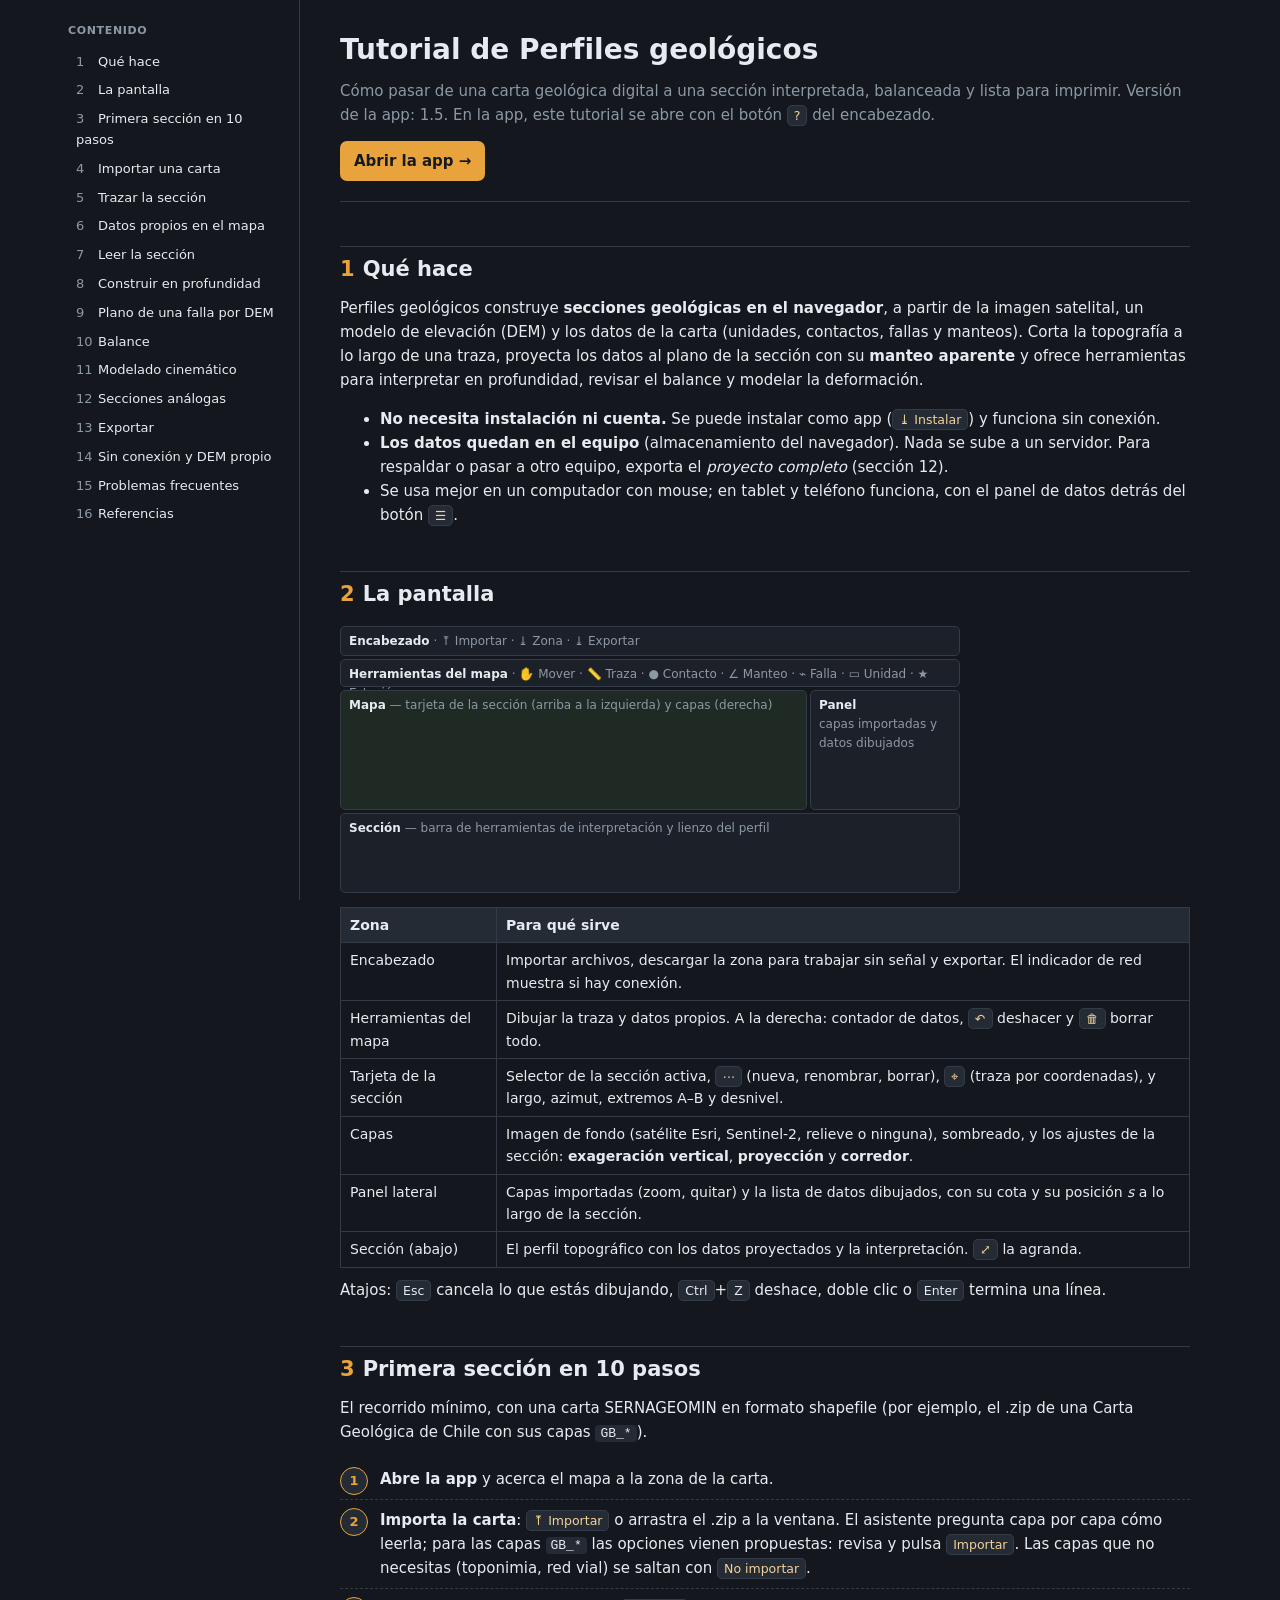
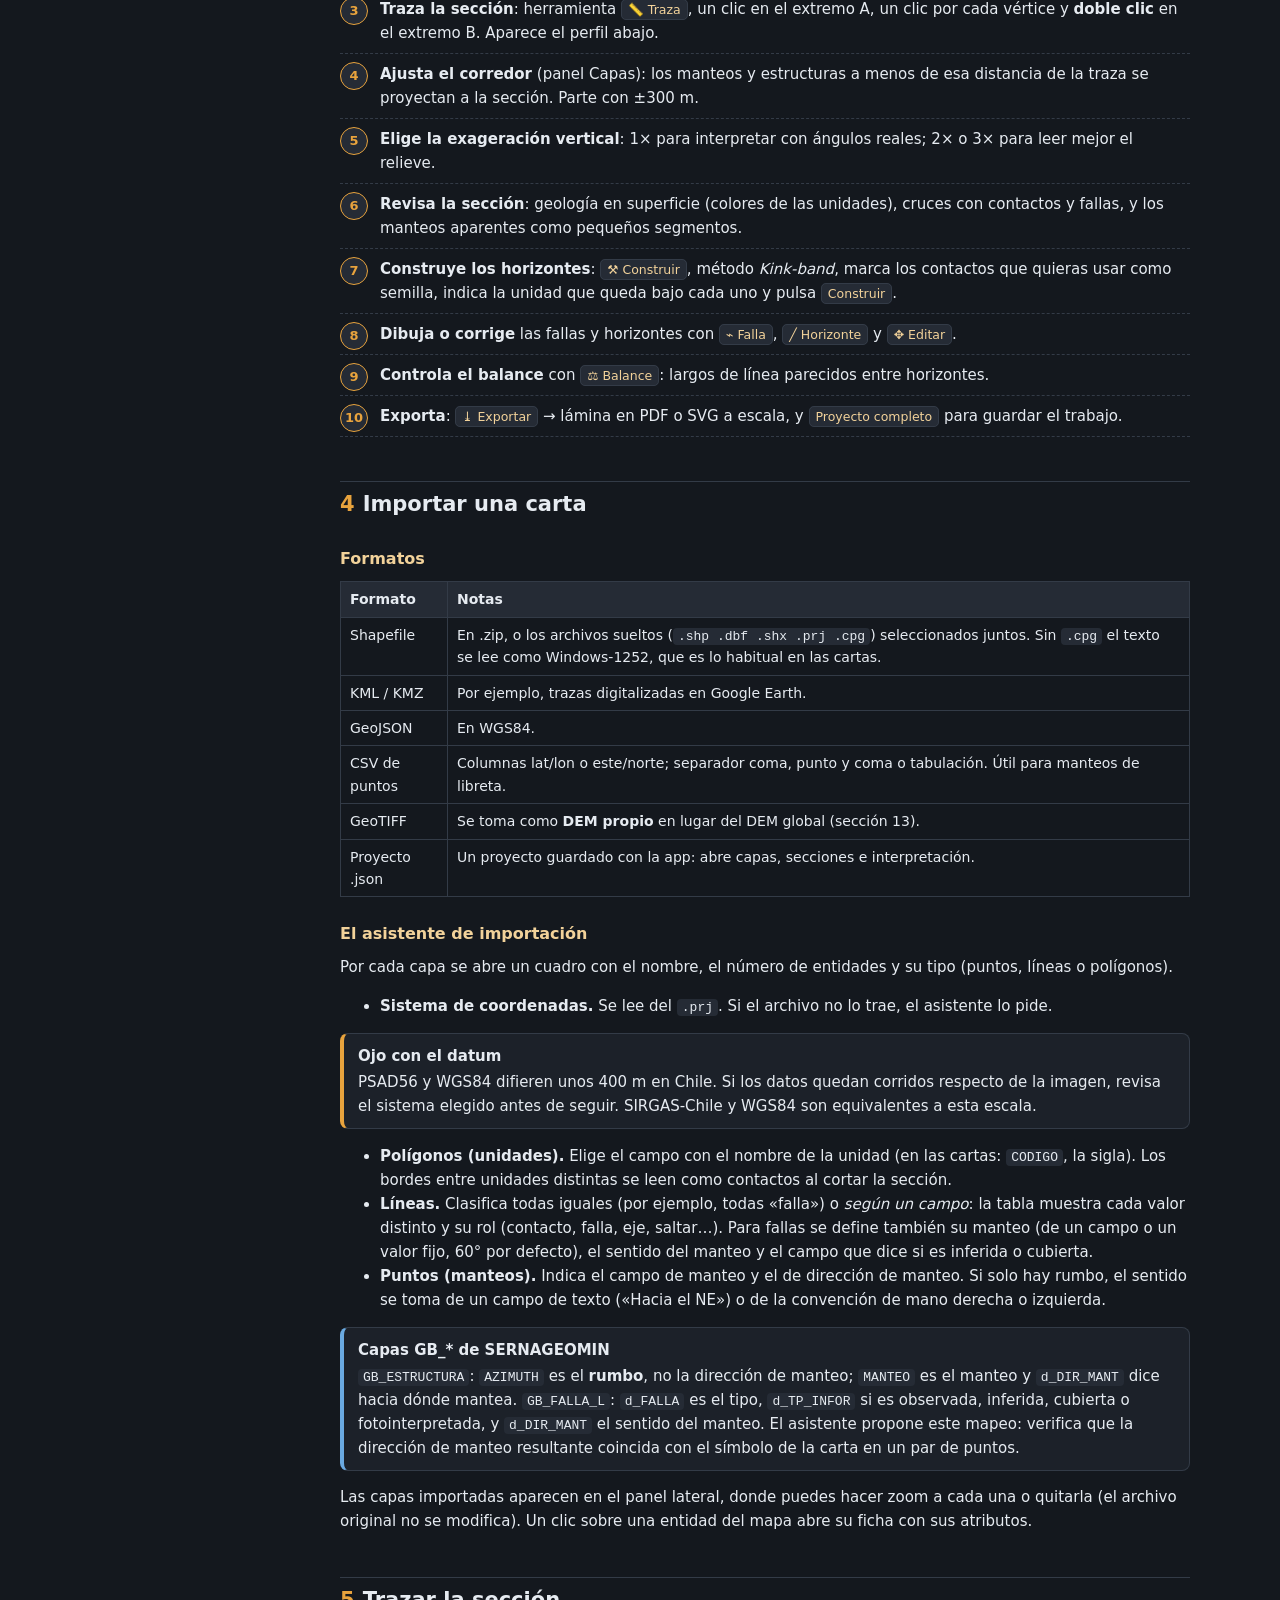
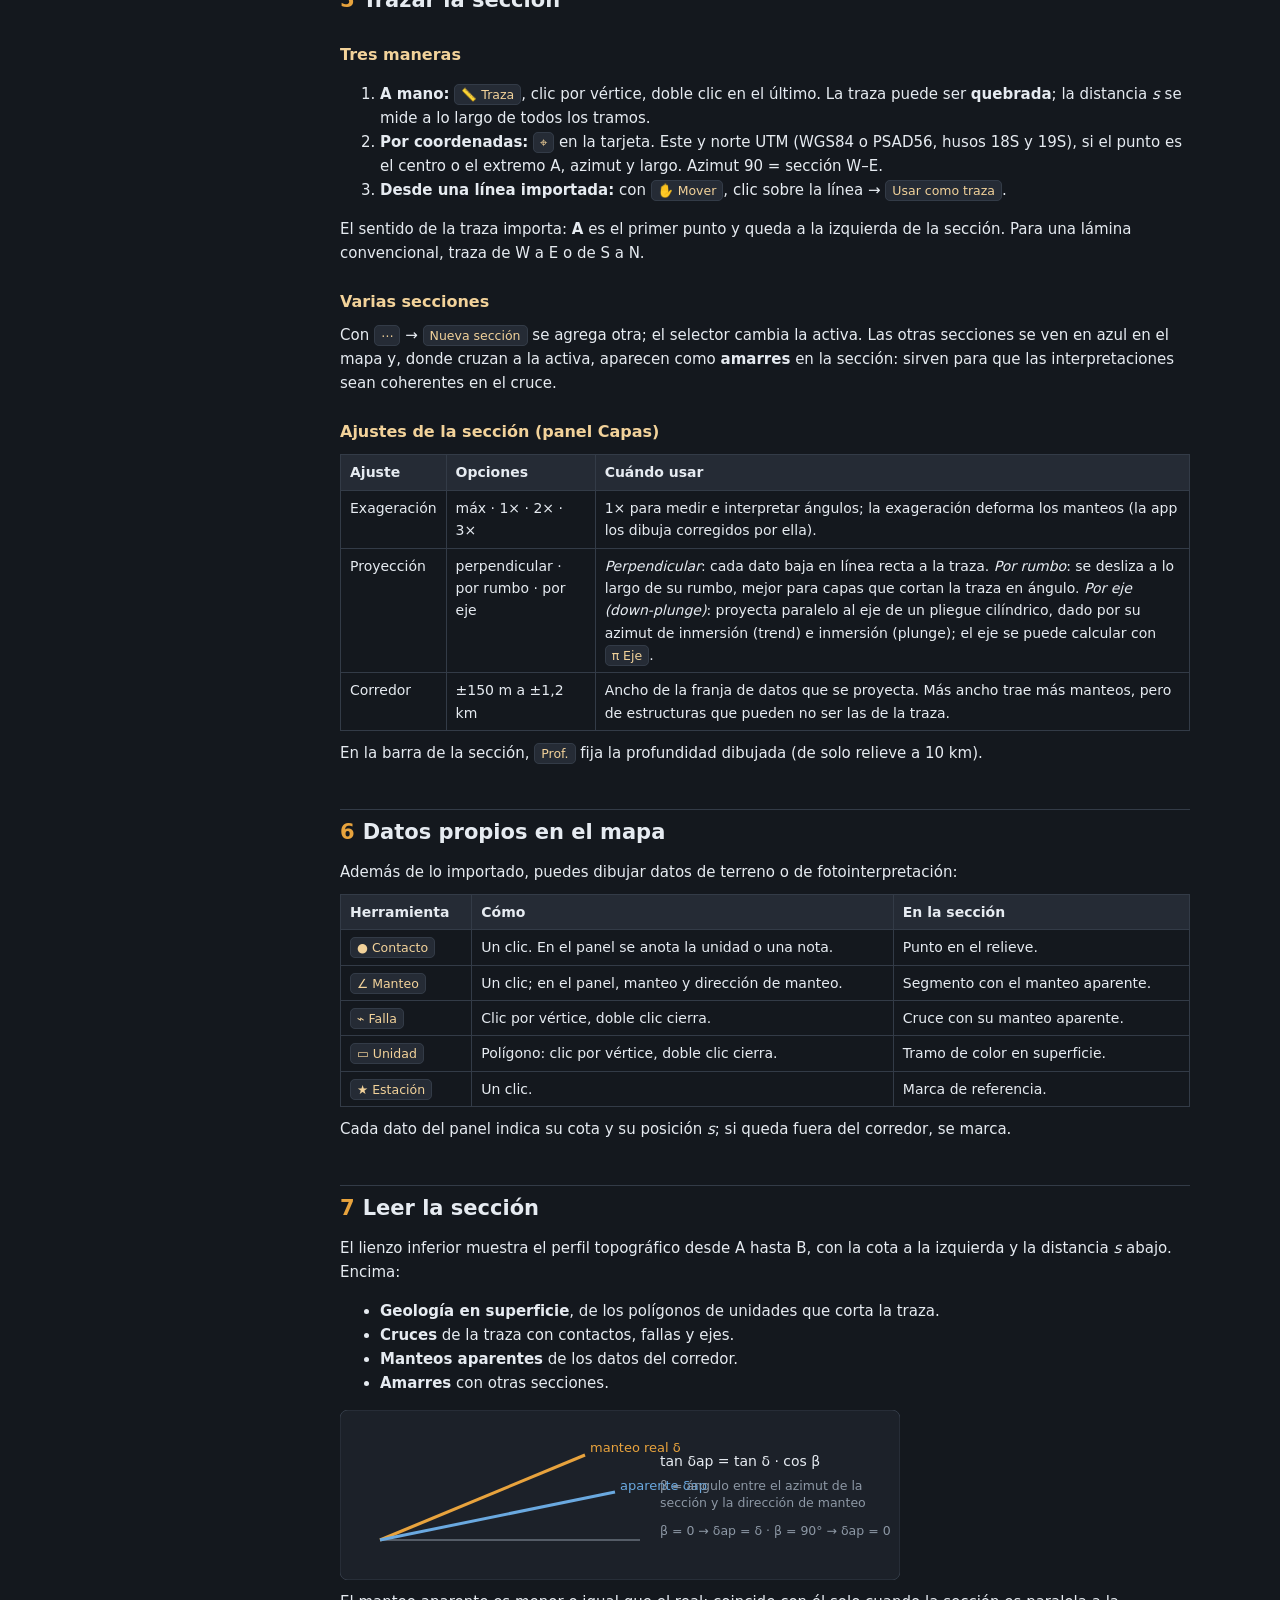
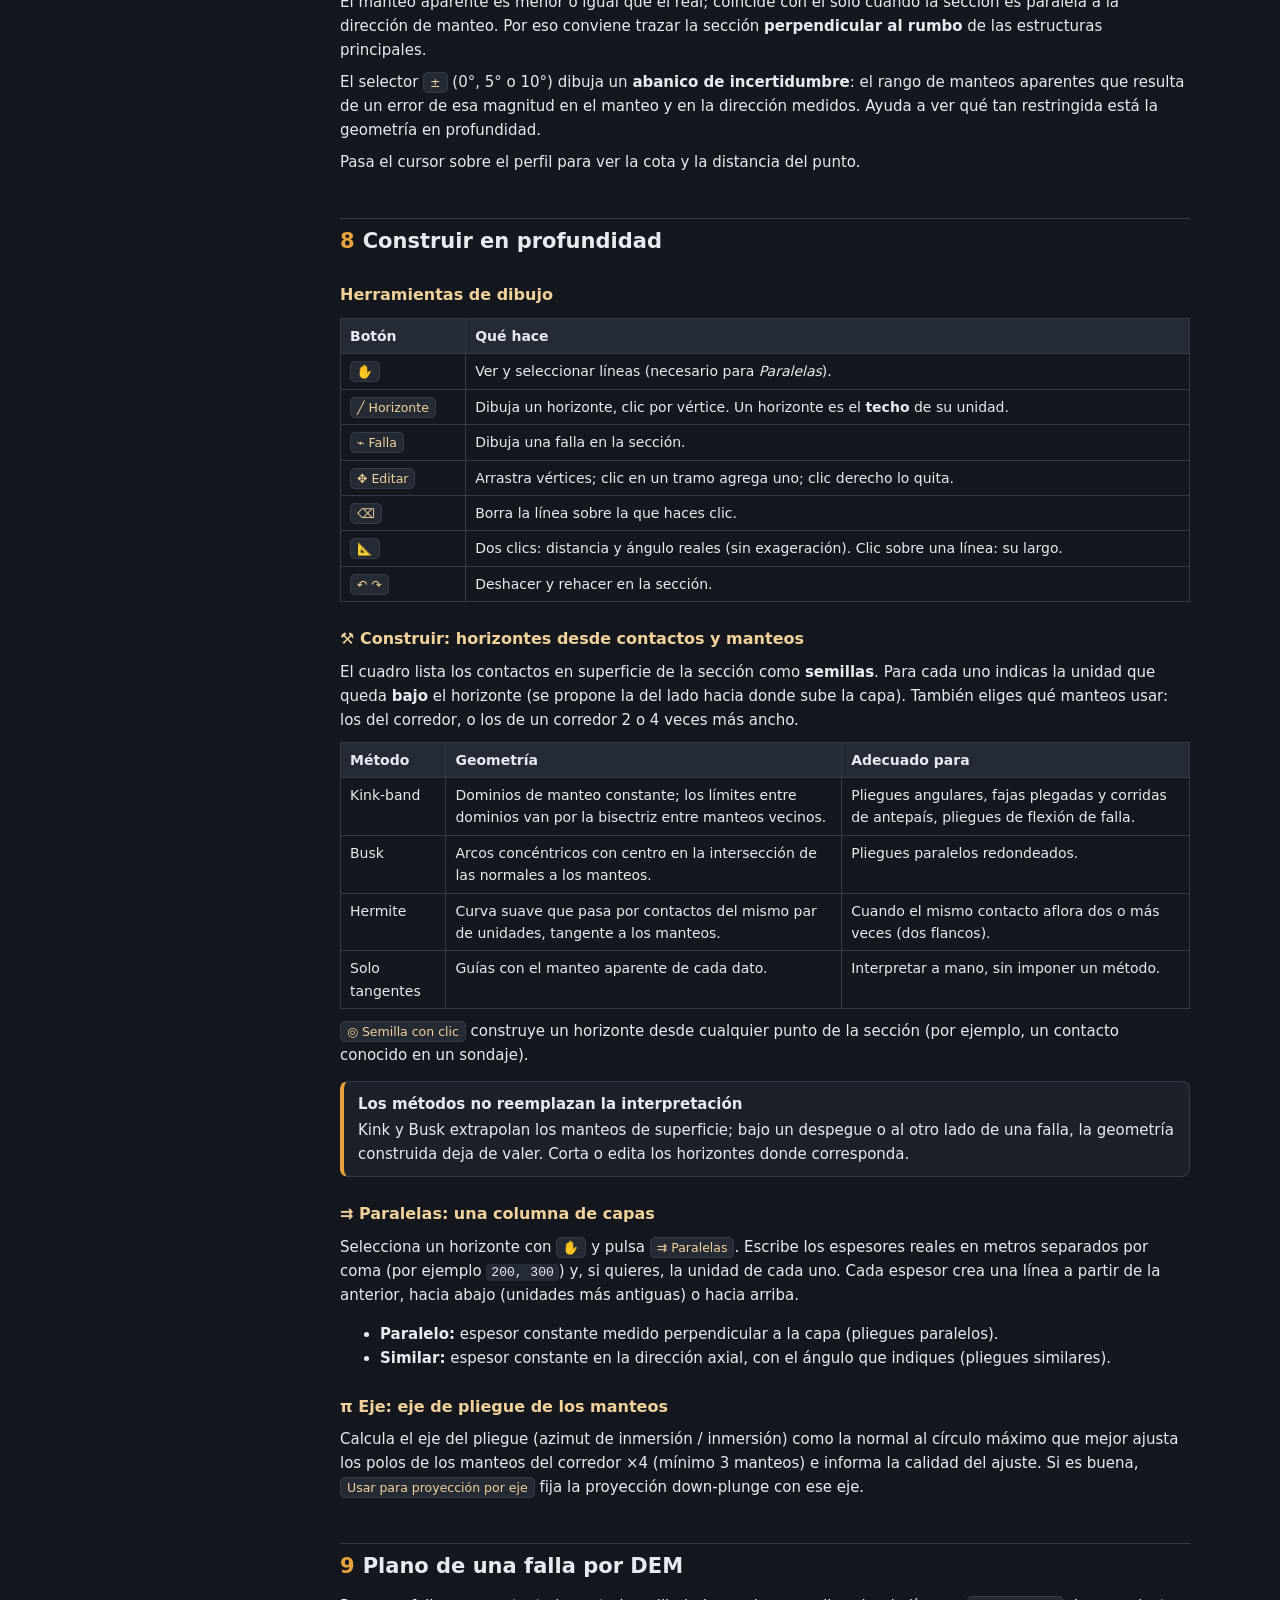
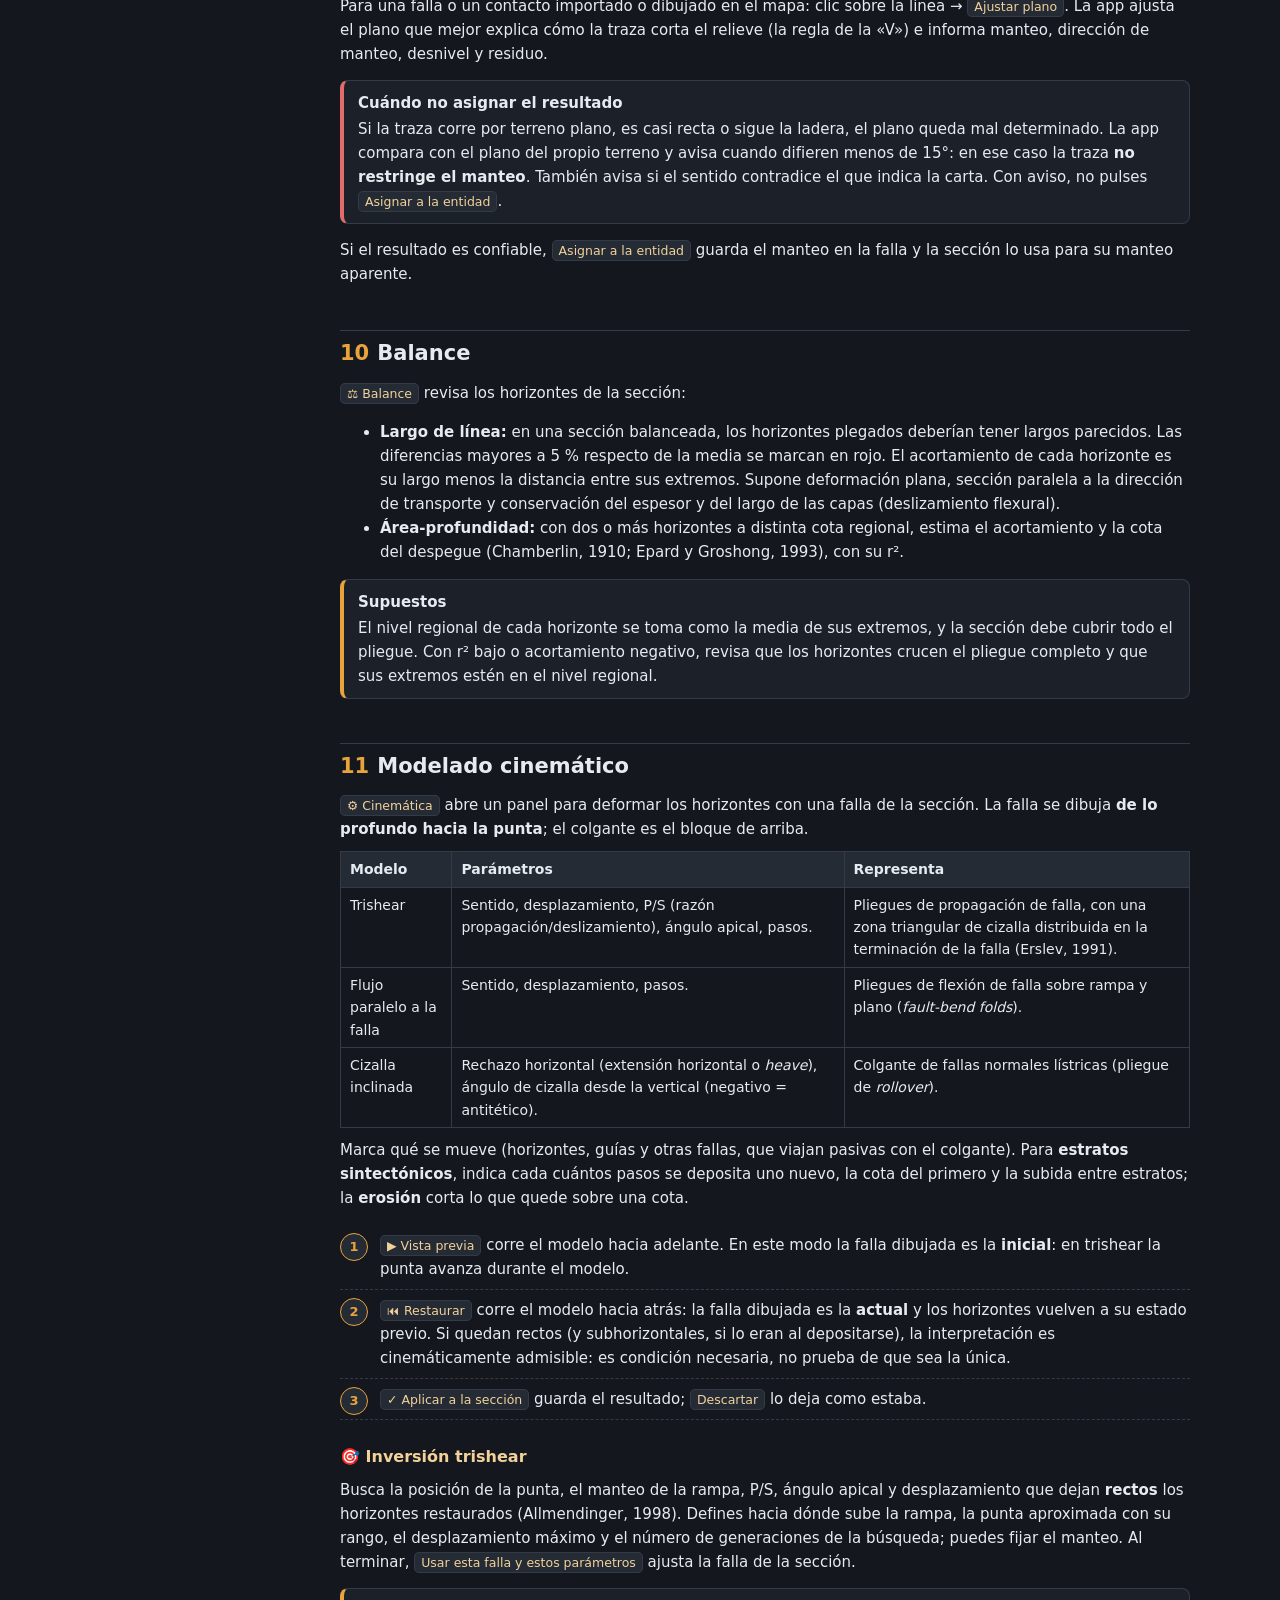
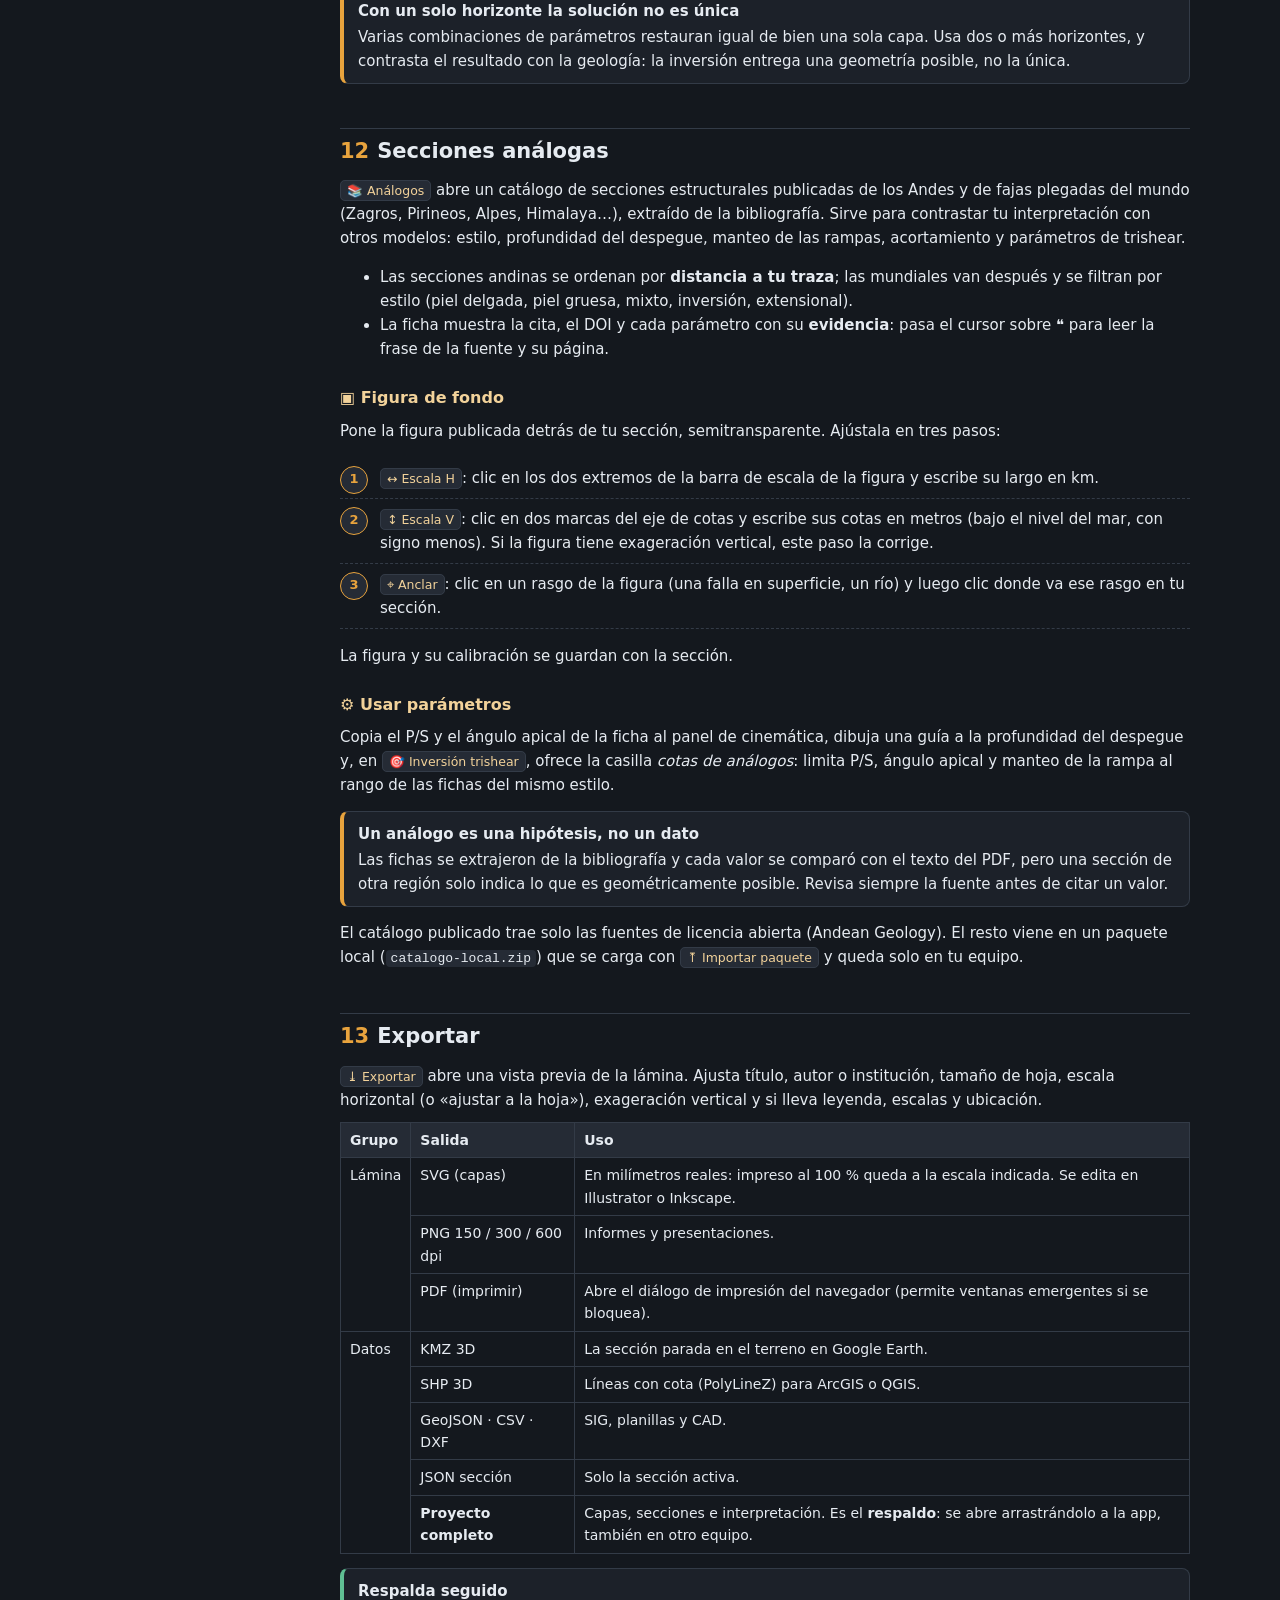
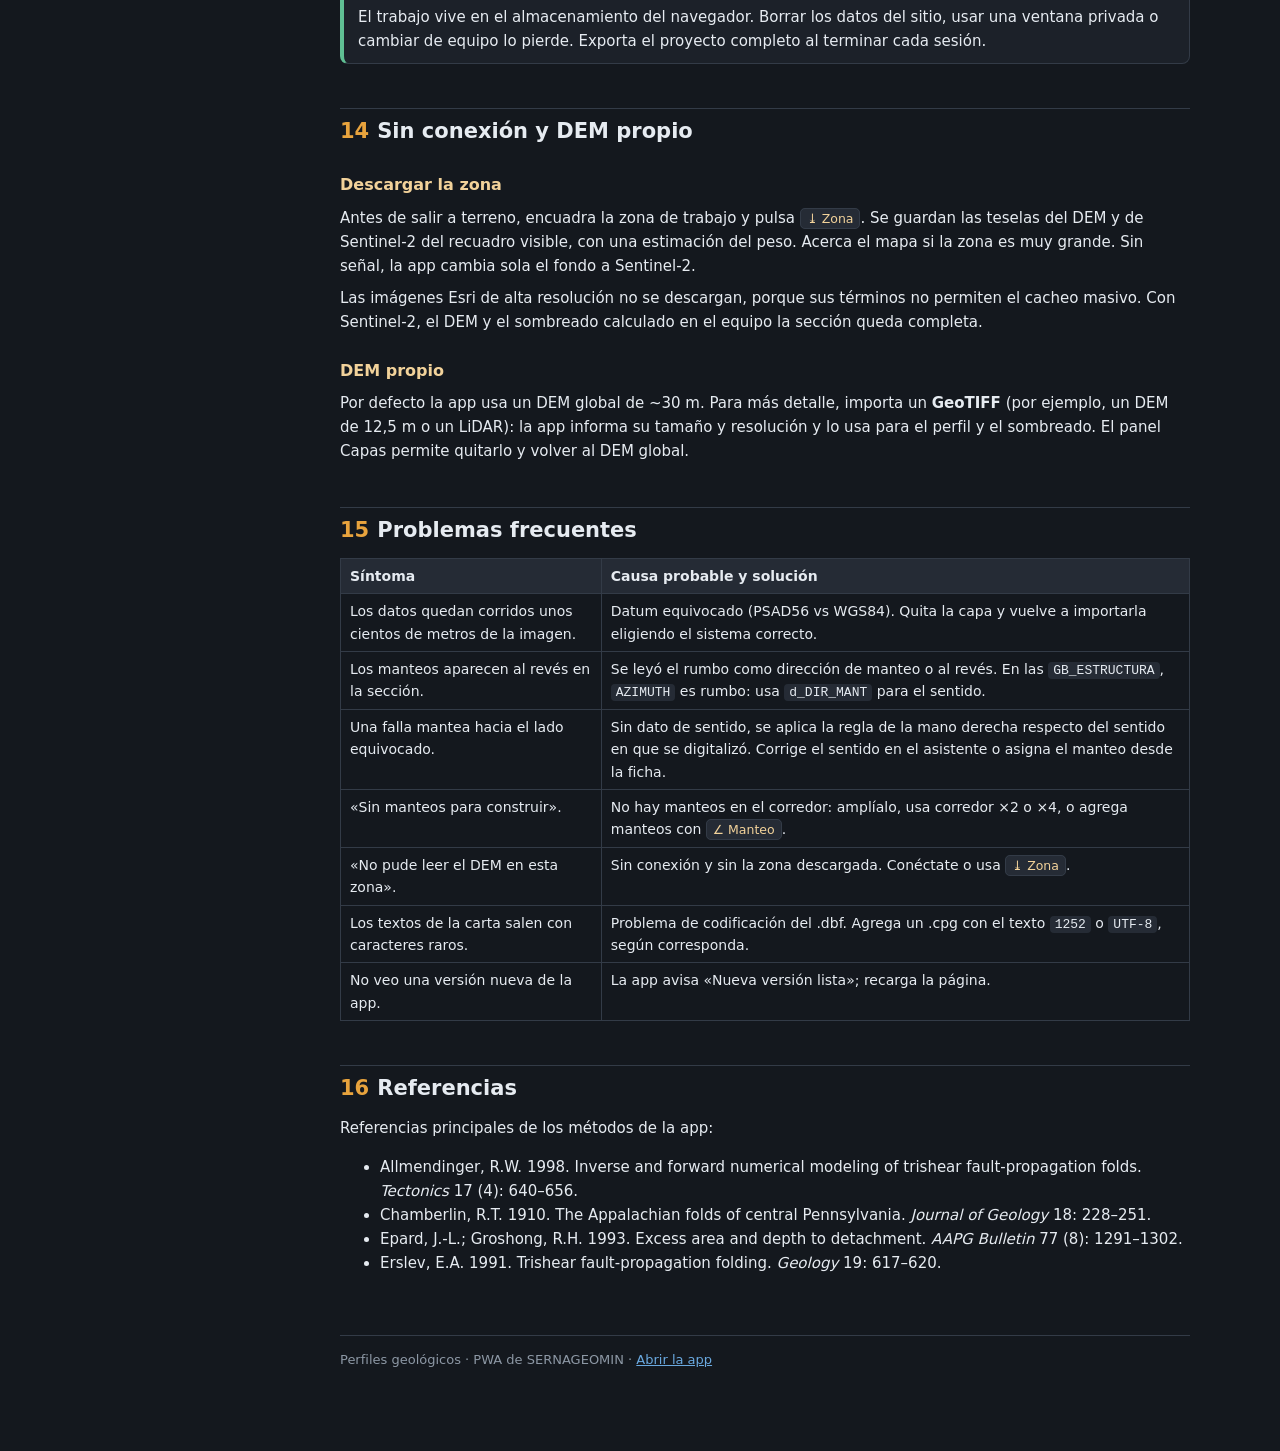
==== commit 4648c89b: "Publica Perfiles geológicos PWA v1.6.0 (fuente 370b5d0)" ====
--- a/tutorial.html
+++ b/tutorial.html
@@ -77,10 +77,11 @@
   <a href="#plano"><span>9</span>Plano de una falla por DEM</a>
   <a href="#balance"><span>10</span>Balance</a>
   <a href="#cinematica"><span>11</span>Modelado cinemático</a>
-  <a href="#exportar"><span>12</span>Exportar</a>
-  <a href="#offline"><span>13</span>Sin conexión y DEM propio</a>
-  <a href="#problemas"><span>14</span>Problemas frecuentes</a>
-  <a href="#refs"><span>15</span>Referencias</a>
+  <a href="#analogos"><span>12</span>Secciones análogas</a>
+  <a href="#exportar"><span>13</span>Exportar</a>
+  <a href="#offline"><span>14</span>Sin conexión y DEM propio</a>
+  <a href="#problemas"><span>15</span>Problemas frecuentes</a>
+  <a href="#refs"><span>16</span>Referencias</a>
 </nav>
 
 <main>
@@ -294,7 +295,27 @@
 <div class="box warn"><b>Con un solo horizonte la solución no es única</b>Varias combinaciones de parámetros restauran igual de bien una sola capa. Usa dos o más horizontes, y contrasta el resultado con la geología: la inversión entrega una geometría posible, no la única.</div>
 
 <!-- 12 -->
-<h2 id="exportar"><span class="n">12</span>Exportar</h2>
+<h2 id="analogos"><span class="n">12</span>Secciones análogas</h2>
+<p><span class="ui">📚 Análogos</span> abre un catálogo de secciones estructurales publicadas de los Andes y de fajas plegadas del mundo (Zagros, Pirineos, Alpes, Himalaya…), extraído de la bibliografía. Sirve para contrastar tu interpretación con otros modelos: estilo, profundidad del despegue, manteo de las rampas, acortamiento y parámetros de trishear.</p>
+<ul>
+  <li>Las secciones andinas se ordenan por <b>distancia a tu traza</b>; las mundiales van después y se filtran por estilo (piel delgada, piel gruesa, mixto, inversión, extensional).</li>
+  <li>La ficha muestra la cita, el DOI y cada parámetro con su <b>evidencia</b>: pasa el cursor sobre ❝ para leer la frase de la fuente y su página.</li>
+</ul>
+<h3>▣ Figura de fondo</h3>
+<p>Pone la figura publicada detrás de tu sección, semitransparente. Ajústala en tres pasos:</p>
+<ol class="steps">
+  <li><span class="ui">↔ Escala H</span>: clic en los dos extremos de la barra de escala de la figura y escribe su largo en km.</li>
+  <li><span class="ui">↕ Escala V</span>: clic en dos marcas del eje de cotas y escribe sus cotas en metros (bajo el nivel del mar, con signo menos). Si la figura tiene exageración vertical, este paso la corrige.</li>
+  <li><span class="ui">⌖ Anclar</span>: clic en un rasgo de la figura (una falla en superficie, un río) y luego clic donde va ese rasgo en tu sección.</li>
+</ol>
+<p>La figura y su calibración se guardan con la sección.</p>
+<h3>⚙ Usar parámetros</h3>
+<p>Copia el P/S y el ángulo apical de la ficha al panel de cinemática, dibuja una guía a la profundidad del despegue y, en <span class="ui">🎯 Inversión trishear</span>, ofrece la casilla <i>cotas de análogos</i>: limita P/S, ángulo apical y manteo de la rampa al rango de las fichas del mismo estilo.</p>
+<div class="box warn"><b>Un análogo es una hipótesis, no un dato</b>Las fichas se extrajeron de la bibliografía y cada valor se comparó con el texto del PDF, pero una sección de otra región solo indica lo que es geométricamente posible. Revisa siempre la fuente antes de citar un valor.</div>
+<p>El catálogo publicado trae solo las fuentes de licencia abierta (Andean Geology). El resto viene en un paquete local (<code>catalogo-local.zip</code>) que se carga con <span class="ui">⤒ Importar paquete</span> y queda solo en tu equipo.</p>
+
+<!-- 13 -->
+<h2 id="exportar"><span class="n">13</span>Exportar</h2>
 <p><span class="ui">⤓ Exportar</span> abre una vista previa de la lámina. Ajusta título, autor o institución, tamaño de hoja, escala horizontal (o «ajustar a la hoja»), exageración vertical y si lleva leyenda, escalas y ubicación.</p>
 <table>
   <tr><th>Grupo</th><th>Salida</th><th>Uso</th></tr>
@@ -309,16 +330,16 @@
 </table>
 <div class="box ok"><b>Respalda seguido</b>El trabajo vive en el almacenamiento del navegador. Borrar los datos del sitio, usar una ventana privada o cambiar de equipo lo pierde. Exporta el proyecto completo al terminar cada sesión.</div>
 
-<!-- 13 -->
-<h2 id="offline"><span class="n">13</span>Sin conexión y DEM propio</h2>
+<!-- 14 -->
+<h2 id="offline"><span class="n">14</span>Sin conexión y DEM propio</h2>
 <h3>Descargar la zona</h3>
 <p>Antes de salir a terreno, encuadra la zona de trabajo y pulsa <span class="ui">⤓ Zona</span>. Se guardan las teselas del DEM y de Sentinel-2 del recuadro visible, con una estimación del peso. Acerca el mapa si la zona es muy grande. Sin señal, la app cambia sola el fondo a Sentinel-2.</p>
 <p>Las imágenes Esri de alta resolución no se descargan, porque sus términos no permiten el cacheo masivo. Con Sentinel-2, el DEM y el sombreado calculado en el equipo la sección queda completa.</p>
 <h3>DEM propio</h3>
 <p>Por defecto la app usa un DEM global de ~30 m. Para más detalle, importa un <b>GeoTIFF</b> (por ejemplo, un DEM de 12,5 m o un LiDAR): la app informa su tamaño y resolución y lo usa para el perfil y el sombreado. El panel Capas permite quitarlo y volver al DEM global.</p>
 
-<!-- 14 -->
-<h2 id="problemas"><span class="n">14</span>Problemas frecuentes</h2>
+<!-- 15 -->
+<h2 id="problemas"><span class="n">15</span>Problemas frecuentes</h2>
 <table>
   <tr><th>Síntoma</th><th>Causa probable y solución</th></tr>
   <tr><td>Los datos quedan corridos unos cientos de metros de la imagen.</td><td>Datum equivocado (PSAD56 vs WGS84). Quita la capa y vuelve a importarla eligiendo el sistema correcto.</td></tr>
@@ -330,8 +351,8 @@
   <tr><td>No veo una versión nueva de la app.</td><td>La app avisa «Nueva versión lista»; recarga la página.</td></tr>
 </table>
 
-<!-- 15 -->
-<h2 id="refs"><span class="n">15</span>Referencias</h2>
+<!-- 16 -->
+<h2 id="refs"><span class="n">16</span>Referencias</h2>
 <p>Referencias principales de los métodos de la app:</p>
 <ul>
   <li>Allmendinger, R.W. 1998. Inverse and forward numerical modeling of trishear fault-propagation folds. <i>Tectonics</i> 17 (4): 640–656.</li>
